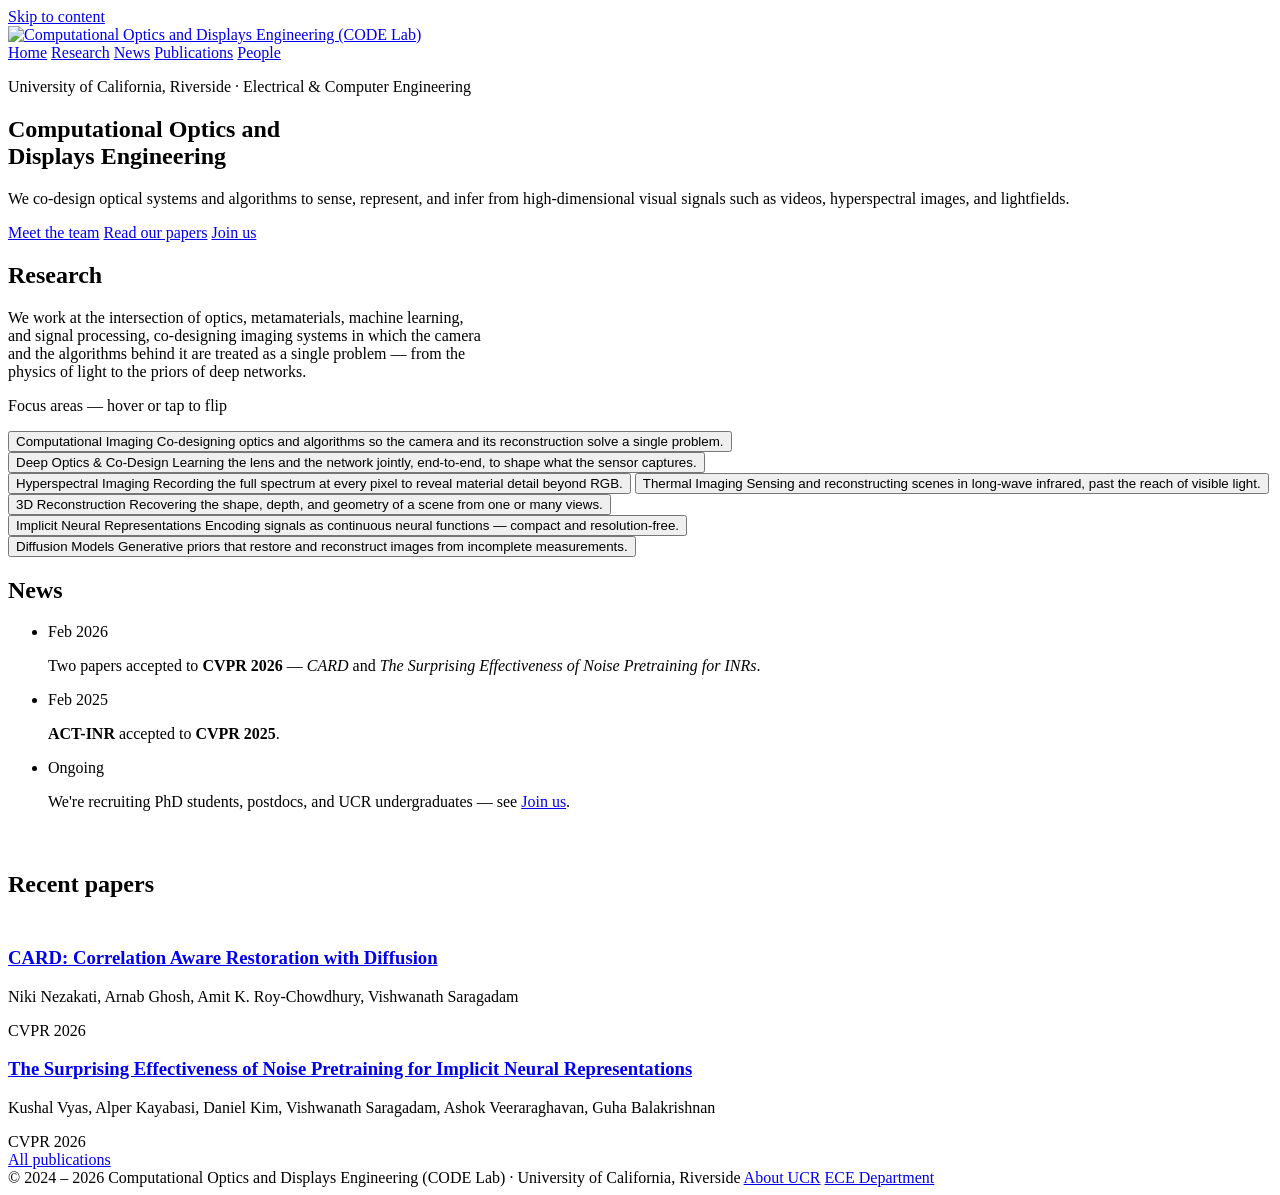
==== index.html @ 10077a98 "Add files via upload" ====
<!DOCTYPE html>
<html lang="en">
<head>
<meta charset="UTF-8">
<meta name="viewport" content="width=device-width, initial-scale=1.0">
<title>Computational Optics and Displays Engineering (CODE Lab) – UC Riverside</title>
<meta name="description" content="The Computational Optics and Displays Engineering (CODE Lab) at UC Riverside co-designs optical systems and algorithms to sense, represent, and infer from high-dimensional visual signals.">
<link rel="canonical" href="https://ucr-code.github.io/">
<meta name="theme-color" content="#ffffff">
<link rel="icon" type="image/svg+xml" href="images/favicon.svg">
<link rel="icon" type="image/png" sizes="32x32" href="images/favicon-32.png">
<link rel="apple-touch-icon" href="images/apple-touch-icon.png">
<!-- Open Graph / social cards -->
<meta property="og:type" content="website">
<meta property="og:site_name" content="CODE Lab — UC Riverside">
<meta property="og:title" content="Computational Optics and Displays Engineering (CODE Lab) – UC Riverside">
<meta property="og:description" content="The Computational Optics and Displays Engineering (CODE Lab) at UC Riverside co-designs optical systems and algorithms to sense, represent, and infer from high-dimensional visual signals.">
<meta property="og:url" content="https://ucr-code.github.io/">
<meta property="og:image" content="https://ucr-code.github.io/images/og-image.png">
<meta property="og:image:width" content="1200">
<meta property="og:image:height" content="630">
<meta property="og:image:alt" content="CODE Lab — Computational Optics and Displays Engineering, UC Riverside">
<meta name="twitter:card" content="summary_large_image">
<meta name="twitter:title" content="Computational Optics and Displays Engineering (CODE Lab) – UC Riverside">
<meta name="twitter:description" content="The Computational Optics and Displays Engineering (CODE Lab) at UC Riverside co-designs optical systems and algorithms to sense, represent, and infer from high-dimensional visual signals.">
<meta name="twitter:image" content="https://ucr-code.github.io/images/og-image.png">
<link rel="preconnect" href="https://fonts.googleapis.com">
<link rel="preconnect" href="https://fonts.gstatic.com" crossorigin>
<link href="https://fonts.googleapis.com/css2?family=Space+Grotesk:wght@500;600;700&family=Public+Sans:ital,wght@0,400;0,500;0,600;1,400&display=swap" rel="stylesheet">
<script>document.documentElement.classList.add('js');</script>
<link rel="stylesheet" href="css/style.css">
</head>
<body class="home">
<a class="skip" href="#main-content">Skip to content</a>

<header class="site-head">
  <div class="container">
    <a class="brand" href="index.html" aria-label="Computational Optics and Displays Engineering (CODE Lab) — Home">
      <img src="images/logo.svg" alt="Computational Optics and Displays Engineering (CODE Lab)" class="brand-logo">
    </a>
    <nav class="main-nav" aria-label="Site">
      <a href="index.html" class="active" aria-current="page">Home</a>
      <a href="#research">Research</a>
      <a href="#news">News</a>
      <a href="publications.html">Publications</a>
      <a href="people.html">People</a>
    </nav>
  </div>
</header>

<main id="main-content">

  <!-- ============ Hero ============ -->
  <section class="hero">
    <div class="container">
      <p class="eyebrow">University of California, Riverside · Electrical &amp; Computer Engineering</p>
      <h1><span class="code">C</span>omputational <span class="code">O</span>ptics and<br><span class="code">D</span>isplays <span class="code">E</span>ngineering</h1>
      <p class="lede">We co-design optical systems and algorithms to sense, represent, and infer from high-dimensional visual signals such as videos, hyperspectral images, and lightfields.</p>
      <nav class="jump" aria-label="Quick links">
        <a href="people.html">Meet the team</a>
        <a href="publications.html">Read our papers</a>
        <a href="people.html#join-us">Join us</a>
      </nav>
    </div>
  </section>

  <!-- ============ Research ============ -->
  <section class="section" id="research">
    <div class="container">
      <h2 class="section-head reveal">Research</h2>
      <p class="reveal" style="max-width:60ch">We work at the intersection of optics, metamaterials, machine learning, and
        signal processing, co-designing imaging systems in which the camera and the
        algorithms behind it are treated as a single problem — from the physics of
        light to the priors of deep networks.</p>
      <p class="chips-intro reveal">Focus areas <span class="chips-hint">— hover or tap to flip</span></p>
      <div class="flip-cards" aria-label="Research topics">
        <button class="flip-card reveal" style="--i:0" type="button" aria-pressed="false">
          <span class="flip-card-inner">
            <span class="flip-face flip-front">Computational Imaging</span>
            <span class="flip-face flip-back">Co-designing optics and algorithms so the camera and its reconstruction solve a single problem.</span>
          </span>
        </button>
        <button class="flip-card reveal" style="--i:1" type="button" aria-pressed="false">
          <span class="flip-card-inner">
            <span class="flip-face flip-front">Deep Optics &amp; Co-Design</span>
            <span class="flip-face flip-back">Learning the lens and the network jointly, end-to-end, to shape what the sensor captures.</span>
          </span>
        </button>
        <button class="flip-card reveal" style="--i:2" type="button" aria-pressed="false">
          <span class="flip-card-inner">
            <span class="flip-face flip-front">Hyperspectral Imaging</span>
            <span class="flip-face flip-back">Recording the full spectrum at every pixel to reveal material detail beyond RGB.</span>
          </span>
        </button>
        <button class="flip-card reveal" style="--i:3" type="button" aria-pressed="false">
          <span class="flip-card-inner">
            <span class="flip-face flip-front">Thermal Imaging</span>
            <span class="flip-face flip-back">Sensing and reconstructing scenes in long-wave infrared, past the reach of visible light.</span>
          </span>
        </button>
        <button class="flip-card reveal" style="--i:4" type="button" aria-pressed="false">
          <span class="flip-card-inner">
            <span class="flip-face flip-front">3D Reconstruction</span>
            <span class="flip-face flip-back">Recovering the shape, depth, and geometry of a scene from one or many views.</span>
          </span>
        </button>
        <button class="flip-card reveal" style="--i:5" type="button" aria-pressed="false">
          <span class="flip-card-inner">
            <span class="flip-face flip-front">Implicit Neural Representations</span>
            <span class="flip-face flip-back">Encoding signals as continuous neural functions — compact and resolution-free.</span>
          </span>
        </button>
        <button class="flip-card reveal" style="--i:6" type="button" aria-pressed="false">
          <span class="flip-card-inner">
            <span class="flip-face flip-front">Diffusion Models</span>
            <span class="flip-face flip-back">Generative priors that restore and reconstruct images from incomplete measurements.</span>
          </span>
        </button>
      </div>
    </div>
  </section>

  <!-- ============ News ============ -->
  <section class="section" id="news">
    <div class="container">
      <h2 class="section-head reveal">News</h2>
      <ul class="news-list">
        <li class="news-item reveal">
          <span class="news-date">Feb 2026</span>
          <p class="news-text">Two papers accepted to <strong>CVPR 2026</strong> — <em>CARD</em> and <em>The Surprising Effectiveness of Noise Pretraining for INRs</em>.</p>
        </li>
        <li class="news-item reveal">
          <span class="news-date">Feb 2025</span>
          <p class="news-text"><strong>ACT-INR</strong> accepted to <strong>CVPR 2025</strong>.</p>
        </li>
        <li class="news-item reveal">
          <span class="news-date">Ongoing</span>
          <p class="news-text">We're recruiting PhD students, postdocs, and UCR undergraduates — see <a href="people.html#join-us">Join us</a>.</p>
        </li>
      </ul>
    </div>
  </section>

  <!-- ============ Recent papers ============ -->
  <section class="section" id="recent" style="padding-top:24px">
    <div class="container">
      <h2 class="section-head reveal">Recent papers</h2>

      <article class="pub reveal" style="border-top:0;padding-top:10px">
        <h3 class="pub-title"><a href="https://arxiv.org/abs/2512.05268" target="_blank" rel="noopener">CARD: Correlation Aware Restoration with Diffusion</a></h3>
        <p class="pub-authors"><span class="lab-member">Niki Nezakati</span>, <span class="lab-member">Arnab Ghosh</span>, Amit K. Roy-Chowdhury, <span class="lab-member">Vishwanath Saragadam</span></p>
        <div class="pub-meta"><span class="venue conf">CVPR 2026</span></div>
      </article>

      <article class="pub reveal">
        <h3 class="pub-title"><a href="https://arxiv.org/abs/2603.29034" target="_blank" rel="noopener">The Surprising Effectiveness of Noise Pretraining for Implicit Neural Representations</a></h3>
        <p class="pub-authors">Kushal Vyas, <span class="lab-member">Alper Kayabasi</span>, Daniel Kim, <span class="lab-member">Vishwanath Saragadam</span>, Ashok Veeraraghavan, Guha Balakrishnan</p>
        <div class="pub-meta"><span class="venue conf">CVPR 2026</span></div>
      </article>

      <a class="more-link" href="publications.html">All publications</a>
    </div>
  </section>
</main>

<footer class="site-foot">
  <div class="container">
    <span>© 2024 – 2026 Computational Optics and Displays Engineering (CODE Lab) · University of California, Riverside</span>
    <span class="foot-links">
      <a href="https://www.ucr.edu" target="_blank" rel="noopener">About UCR</a>
      <a href="https://www.ece.ucr.edu" target="_blank" rel="noopener">ECE Department</a>
    </span>
  </div>
</footer>

<script src="js/main.js" defer></script>
</body>
</html>
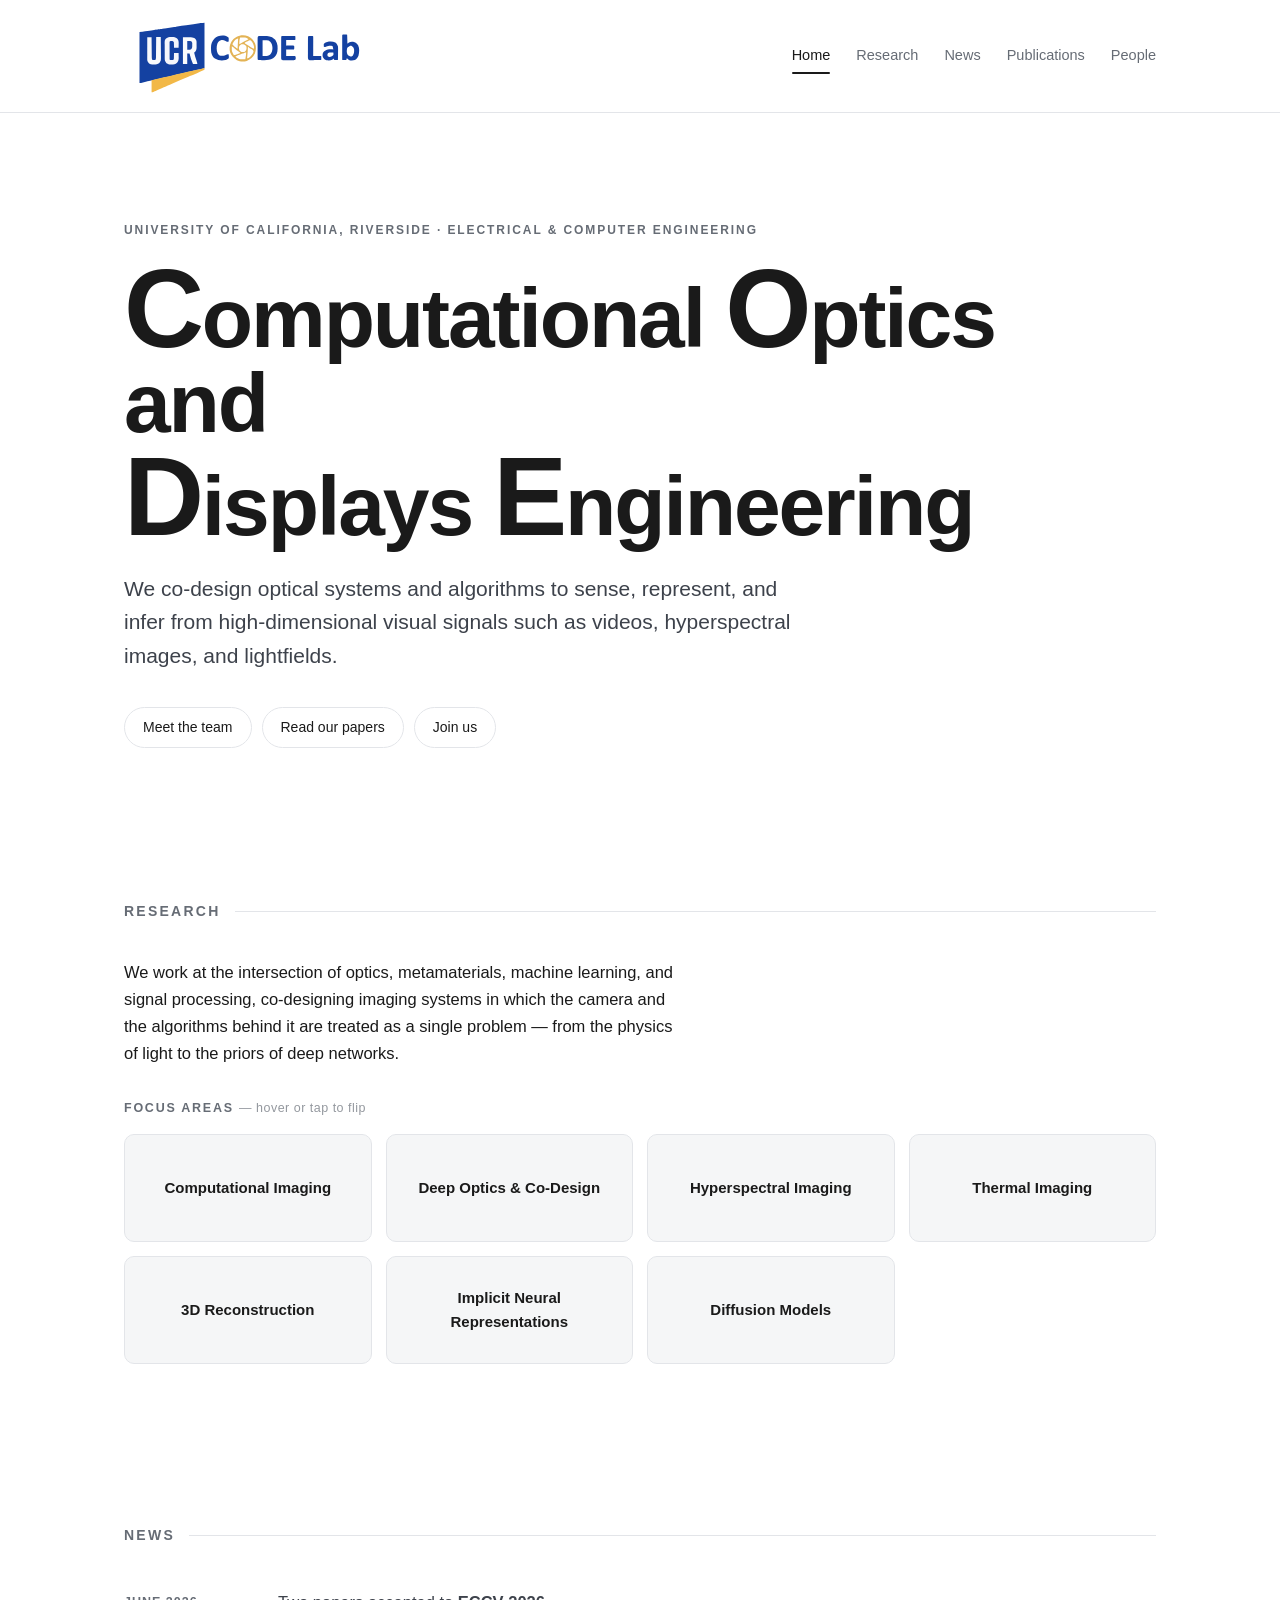
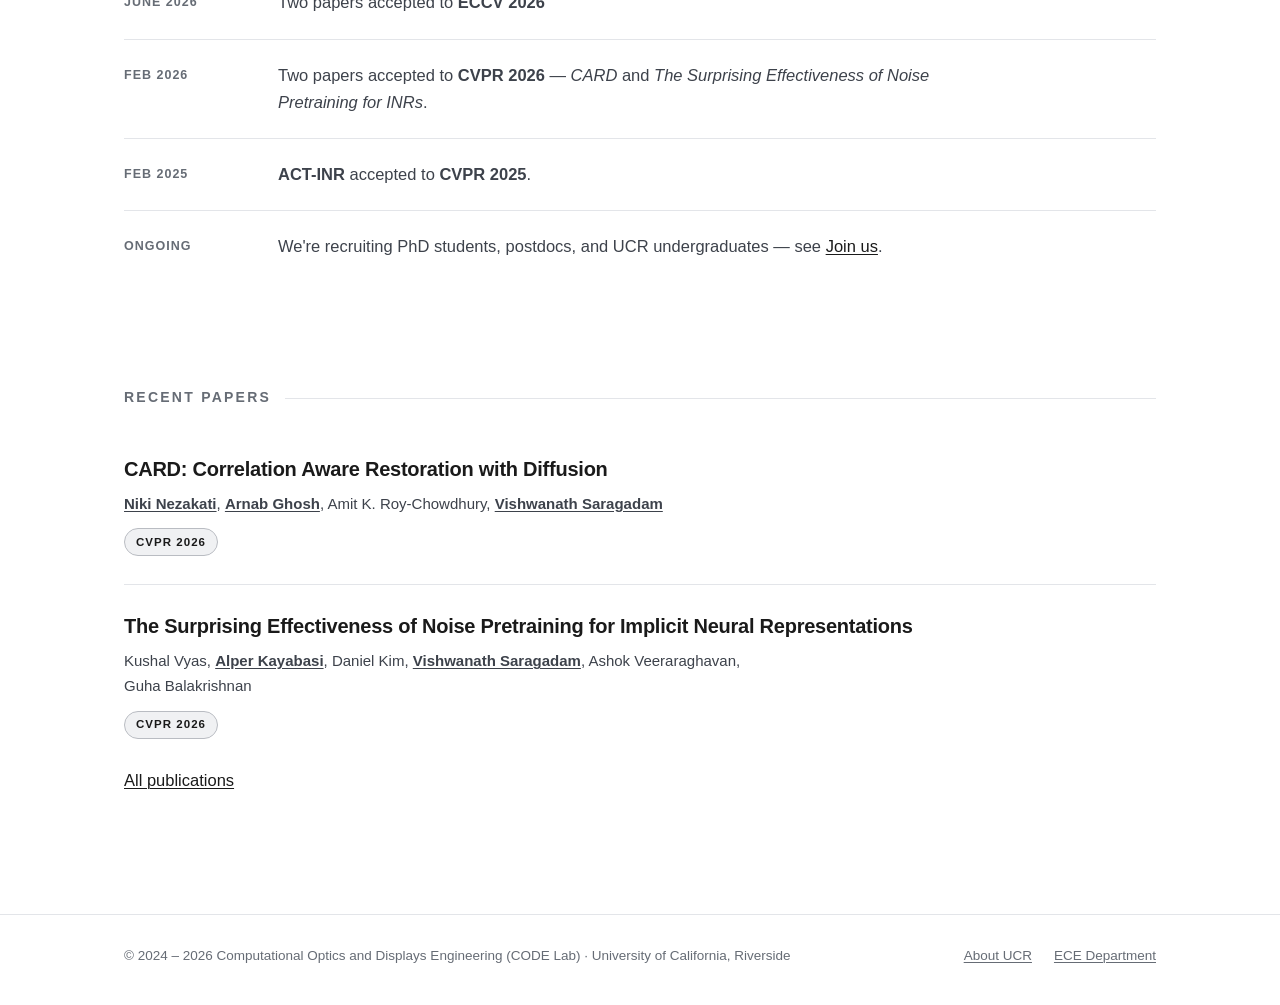
==== commit a71c94bc: "Update news section with ECCV 2026 details Added news items for ECCV 2026 and updated the news list." ====
--- a/index.html
+++ b/index.html
@@ -126,6 +126,10 @@
       <h2 class="section-head reveal">News</h2>
       <ul class="news-list">
         <li class="news-item reveal">
+          <span class="news-date">June 2026</span>
+          <p class="news-text">Two papers accepted to <strong>ECCV 2026</strong> </p>
+        </li>
+        <li class="news-item reveal">
           <span class="news-date">Feb 2026</span>
           <p class="news-text">Two papers accepted to <strong>CVPR 2026</strong> — <em>CARD</em> and <em>The Surprising Effectiveness of Noise Pretraining for INRs</em>.</p>
         </li>
--- a/css/style.css
+++ b/css/style.css
@@ -0,0 +1,205 @@
+:root{
+  --ink:#1a1a1a;           /* primary text */
+  --muted:#666c75;         /* secondary text */
+  --paper:#ffffff;         /* page background */
+  --surface:#f5f6f7;       /* raised panels */
+  --line:#e3e5e9;          /* borders / hairlines */
+  --accent:#1a1a1a;        /* links — monochrome, set apart by underline */
+  --body:#3d424b;          /* long-form body copy */
+  --radius:10px;
+  --maxw:1080px;
+}
+*{box-sizing:border-box;margin:0;padding:0}
+html{scroll-behavior:smooth}
+body{
+  font-family:"Public Sans",-apple-system,BlinkMacSystemFont,"Segoe UI",sans-serif;
+  font-size:16.5px;line-height:1.65;
+  color:var(--ink);background:var(--paper);
+  -webkit-font-smoothing:antialiased;
+}
+h1,h2,h3,.brand,.p-name{font-family:"Space Grotesk","Public Sans",sans-serif}
+a{color:var(--accent);text-decoration:underline;text-underline-offset:2px;text-decoration-thickness:1px}
+a:hover{text-decoration-thickness:2px}
+a:focus-visible{outline:2px solid var(--accent);outline-offset:3px;border-radius:2px}
+img{display:block;max-width:100%}
+
+/* Monochrome text selection */
+::selection{background:var(--ink);color:#fff;text-shadow:none}
+::-moz-selection{background:var(--ink);color:#fff;text-shadow:none}
+
+.container{max-width:var(--maxw);margin:0 auto;padding:0 24px}
+.skip{position:absolute;left:-9999px;top:0;background:var(--ink);color:#fff;font-weight:600;padding:10px 16px;z-index:50}
+.skip:focus{left:12px;top:12px}
+
+/* ---------- Header ---------- */
+.site-head{border-bottom:1px solid var(--line);background:rgba(255,255,255,.85);backdrop-filter:blur(8px);position:sticky;top:0;z-index:20;transition:box-shadow .3s ease}
+.site-head.scrolled{box-shadow:0 2px 14px rgba(0,0,0,.08)}
+.site-head .container{display:flex;align-items:center;justify-content:space-between;gap:20px;height:112px;transition:height .3s ease}
+.site-head.scrolled .container{height:84px}
+.brand{display:inline-flex;align-items:center;color:var(--ink);padding:6px 4px}
+.brand:hover{text-decoration:none}
+.brand svg{flex:none}
+.brand-logo{height:84px;width:auto;display:block;transition:height .3s ease}
+.site-head.scrolled .brand-logo{height:62px}
+@media (max-width:760px){.brand-logo{height:62px}.site-head.scrolled .brand-logo{height:48px}}
+.main-nav{display:flex;gap:26px;flex-wrap:wrap}
+.main-nav a{color:var(--muted);font-size:14.5px;font-weight:500;padding:4px 0;position:relative;text-decoration:none}
+.main-nav a:hover{color:var(--ink);text-decoration:none}
+.main-nav a.active{color:var(--ink)}
+.main-nav a.active::after{content:"";position:absolute;left:0;right:0;bottom:-2px;height:2px;background:var(--ink);border-radius:2px}
+
+/* ---------- Hero ---------- */
+.hero{padding:84px 0 56px}
+.eyebrow{font-size:12px;font-weight:600;letter-spacing:.16em;text-transform:uppercase;color:var(--muted);margin-bottom:18px}
+.hero h1{font-size:clamp(44px,7vw,76px);font-weight:600;letter-spacing:-.025em;line-height:1.02;margin-bottom:22px;color:var(--ink)}
+.lede{font-size:20px;line-height:1.6;color:var(--body);max-width:58ch}
+.jump{display:flex;gap:10px;flex-wrap:wrap;margin-top:34px}
+.jump a{font-size:14px;font-weight:500;color:var(--ink);border:1px solid var(--line);border-radius:999px;padding:8px 18px;text-decoration:none;transition:border-color .25s,color .25s}
+.jump a:hover{border-color:var(--ink);color:var(--ink);text-decoration:none}
+
+/* ---------- Section scaffolding ---------- */
+.section{padding:56px 0}
+.section-head{font-size:13px;font-weight:600;letter-spacing:.16em;text-transform:uppercase;color:var(--muted);margin-bottom:30px;display:flex;align-items:center;gap:14px}
+.section-head::after{content:"";flex:1;height:1px;background:var(--line)}
+hr.spectrum{border:0;height:1px;background:var(--line);margin:0}
+
+/* ---------- Research topic chips ---------- */
+.chips-intro{font-size:12.5px;font-weight:600;letter-spacing:.14em;text-transform:uppercase;color:var(--muted);margin:30px 0 16px}
+.chips-hint{font-weight:500;letter-spacing:.04em;text-transform:none;color:var(--muted);opacity:.7}
+.chips{display:flex;flex-wrap:wrap;gap:10px}
+.chip{display:inline-flex;align-items:center;font-size:13.5px;font-weight:500;color:#333;background:var(--surface);border:1px solid var(--line);border-radius:999px;padding:7px 15px;transition:border-color .25s,color .25s,background .25s}
+.chip:hover{border-color:var(--ink);color:var(--ink);background:#ececee}
+
+/* ---------- Focus-area flip cards ---------- */
+.flip-cards{display:grid;grid-template-columns:repeat(auto-fill,minmax(200px,1fr));gap:14px}
+.flip-card{position:relative;height:108px;padding:0;border:0;background:none;cursor:pointer;perspective:1000px;font:inherit;text-align:left;-webkit-tap-highlight-color:transparent}
+.flip-card-inner{position:absolute;inset:0;transition:transform .55s cubic-bezier(.4,.18,.2,1);transform-style:preserve-3d}
+.flip-card:hover .flip-card-inner,
+.flip-card:focus-visible .flip-card-inner,
+.flip-card.is-flipped .flip-card-inner{transform:rotateY(180deg)}
+.flip-card:focus-visible{outline:none}
+.flip-card:focus-visible .flip-front,
+.flip-card:focus-visible .flip-back{outline:2px solid var(--ink);outline-offset:2px}
+.flip-face{position:absolute;inset:0;display:flex;border-radius:var(--radius);border:1px solid var(--line);padding:14px 16px;backface-visibility:hidden;-webkit-backface-visibility:hidden;overflow:hidden}
+.flip-front{align-items:center;justify-content:center;text-align:center;font-family:"Space Grotesk","Public Sans",sans-serif;font-size:15px;font-weight:600;color:var(--ink);background:var(--surface)}
+.flip-back{align-items:center;transform:rotateY(180deg);font-size:12.8px;line-height:1.45;color:#e9eaed;background:var(--ink)}
+@media (max-width:520px){.flip-cards{grid-template-columns:repeat(auto-fill,minmax(150px,1fr))}.flip-card{height:124px}}
+@media (prefers-reduced-motion:reduce){.flip-card-inner{transition:none}}
+
+/* ---------- Overview grid ---------- */
+.people-grid{list-style:none;display:grid;grid-template-columns:repeat(auto-fill,minmax(168px,1fr));gap:30px 26px}
+.person-card{display:block;color:var(--ink);text-decoration:none}
+.person-card:hover{text-decoration:none}
+.person-card img{width:100%;aspect-ratio:1/1;object-fit:cover;border-radius:var(--radius);border:1px solid var(--line);transition:transform .35s}
+
+/* ---------- Portraits ---------- */
+.shot{position:relative;display:block;overflow:hidden;border-radius:var(--radius);transition:transform .35s cubic-bezier(.22,.61,.36,1)}
+.shot img{display:block;width:100%}
+.person-card:hover .shot{transform:translateY(-2px)}
+.p-name{display:inline;font-size:16.5px;font-weight:600;letter-spacing:-.01em;color:var(--ink)}
+.p-meta{margin-top:12px;line-height:1.45}
+.p-role{display:block;font-size:13px;color:var(--muted);margin-top:3px}
+.member-group{font-family:"Space Grotesk","Public Sans",sans-serif;font-size:23px;font-weight:600;letter-spacing:-.01em;color:var(--ink);margin:8px 0 24px;padding-bottom:10px;border-bottom:1px solid var(--line)}
+.member-role{font-size:12.5px;font-weight:600;letter-spacing:.14em;text-transform:uppercase;color:var(--muted);margin:0 0 16px}
+.member-role + .people-grid{margin-bottom:40px}
+.people-grid.solo{grid-template-columns:184px}
+
+/* ---------- Join us ---------- */
+.join{background:var(--surface);border-top:1px solid var(--line);border-bottom:1px solid var(--line)}
+.join h2{font-size:clamp(26px,3.4vw,34px);font-weight:600;letter-spacing:-.015em;margin-bottom:14px}
+.join > .container > p{max-width:62ch;color:var(--body)}
+.join-list{list-style:none;counter-reset:join;display:grid;grid-template-columns:repeat(auto-fit,minmax(260px,1fr));gap:34px;margin-top:42px}
+.join-list li{counter-increment:join;border-top:2px solid var(--ink);padding-top:18px;position:relative}
+.join-list li::before{content:counter(join);font-family:"Space Grotesk",sans-serif;font-weight:600;font-size:15px;color:var(--paper);background:var(--ink);width:28px;height:28px;border-radius:50%;display:flex;align-items:center;justify-content:center;position:absolute;top:-15px;left:0}
+.join-list h3{font-size:19px;font-weight:600;letter-spacing:-.01em;margin:10px 0 10px}
+.join-list p{font-size:15px;color:var(--body)}
+.join-list p + p{margin-top:10px}
+.join-note{font-size:13.5px;color:var(--muted);margin-top:36px;max-width:70ch}
+
+/* ---------- Profiles ---------- */
+.profile{display:grid;grid-template-columns:248px 1fr;gap:48px;padding:56px 0;align-items:start}
+.profile-media img{width:100%;aspect-ratio:1/1;object-fit:cover;border-radius:var(--radius);border:1px solid var(--line)}
+.links{list-style:none;margin-top:18px}
+.links a{display:inline-block;font-size:14px;font-weight:500;padding:3.5px 0;color:var(--ink)}
+.links a::after{content:"↗";font-size:11px;margin-left:5px;opacity:0;transition:opacity .2s}
+.links a:hover::after{opacity:.8}
+.profile-body h3{font-size:clamp(26px,3.2vw,32px);font-weight:600;letter-spacing:-.018em;scroll-margin-top:90px}
+.role-tag{display:inline-block;font-size:12px;font-weight:600;letter-spacing:.13em;text-transform:uppercase;color:var(--muted);margin:8px 0 22px;padding-bottom:5px;background-image:linear-gradient(var(--ink),var(--ink));background-repeat:no-repeat;background-position:0 100%;background-size:44px 2px}
+.profile-body p{max-width:66ch;color:var(--body)}
+.profile-body p + p{margin-top:14px}
+.todo{color:var(--muted)}
+
+/* ---------- Footer ---------- */
+.site-foot{border-top:1px solid var(--line);margin-top:40px}
+.site-foot .container{display:flex;justify-content:space-between;gap:18px;flex-wrap:wrap;padding-top:30px;padding-bottom:38px;font-size:13.5px;color:var(--muted)}
+.site-foot a{color:var(--muted)}
+.site-foot a:hover{color:var(--ink)}
+.foot-links{display:flex;gap:22px}
+
+@media (max-width:760px){
+  .hero{padding:56px 0 40px}
+  .profile{grid-template-columns:1fr;gap:26px;padding:44px 0}
+  .profile-media .shot{max-width:280px}
+  .site-head .container{height:auto;padding-top:12px;padding-bottom:12px;flex-wrap:wrap}
+}
+
+/* ---------- Publications ---------- */
+.pubs-wrap{padding-bottom:24px}
+.pub-note{font-size:14px;color:var(--muted);margin-top:14px}
+.year-block{margin-top:44px}
+.year-block:first-of-type{margin-top:8px}
+.pub{padding:28px 0;border-top:1px solid var(--line)}
+.year-block .pub:first-of-type{border-top:0;padding-top:18px}
+.pub-title{font-size:20px;font-weight:600;letter-spacing:-.012em;line-height:1.35}
+.pub-title a{color:var(--ink);text-decoration:none}
+.pub-title a:hover{text-decoration:underline;text-underline-offset:3px}
+.pub-authors{margin-top:9px;font-size:15px;color:var(--body);max-width:74ch}
+.lab-member{font-weight:600;text-decoration:underline;text-underline-offset:2px}
+.pub-meta{margin-top:12px;display:flex;align-items:center;gap:16px;flex-wrap:wrap}
+.venue{font-size:11.5px;font-weight:600;letter-spacing:.09em;text-transform:uppercase;border:1px solid var(--line);border-radius:999px;padding:3.5px 11px;color:var(--muted)}
+.venue.conf{border-color:#b9bcc2;background:#f0f1f3;color:var(--ink)}
+.pub-link{font-size:14px;font-weight:500}
+.pub-link::after{content:"↗";font-size:11px;margin-left:5px}
+.venue-full{font-size:13px;color:var(--muted)}
+
+/* ---------- News ---------- */
+.news-list{list-style:none}
+.news-item{display:grid;grid-template-columns:130px 1fr;gap:24px;padding:22px 0;border-top:1px solid var(--line)}
+.news-list .news-item:first-child{border-top:0;padding-top:6px}
+.news-date{font-size:12.5px;font-weight:600;letter-spacing:.08em;text-transform:uppercase;color:var(--muted);padding-top:3px}
+.news-text{color:var(--body);max-width:72ch}
+@media (max-width:560px){.news-item{grid-template-columns:1fr;gap:5px}}
+
+/* ---------- Home page — roomier sections ---------- */
+.home .hero{padding:108px 0 72px}
+.home .section{padding:80px 0}
+.home .section-head{font-size:14px;margin-bottom:36px}
+.home .hero h1{font-size:clamp(48px,7.6vw,84px)}
+.home .lede{font-size:21px}
+@media (max-width:760px){
+  .home .hero{padding:64px 0 44px}
+  .home .section{padding:56px 0}
+}
+
+/* ---------- Reveal-on-scroll (focus-pull) ---------- */
+.js .reveal{opacity:0;filter:blur(9px);transform:scale(1.015) translateY(10px);
+  transition:opacity .75s ease,filter .75s ease,transform .75s cubic-bezier(.22,.61,.36,1)}
+.js .reveal.is-in{opacity:1;filter:blur(0);transform:none}
+.js .reveal[style*="--i"]{transition-delay:calc(var(--i,0)*70ms)}
+
+/* Hero entrance — focus-in stagger on load */
+.hero .eyebrow,.hero .lede,.hero .jump{opacity:0;animation:focus-in .85s cubic-bezier(.22,.61,.36,1) forwards}
+.hero .eyebrow{animation-delay:.05s}
+.hero .lede{animation-delay:.30s}
+.hero .jump{animation-delay:.45s}
+.hero h1{opacity:0;animation:focus-in .85s cubic-bezier(.22,.61,.36,1) .15s forwards}
+/* CODE initials — larger, bolder drop-caps */
+.hero h1 .code{font-size:1.32em;font-weight:800;letter-spacing:-.02em;line-height:.9}
+@keyframes focus-in{from{opacity:0;filter:blur(12px);transform:translateY(8px)}to{opacity:1;filter:blur(0);transform:none}}
+
+@media (prefers-reduced-motion:reduce){
+  html{scroll-behavior:auto}
+  *,*::before,*::after{transition:none!important}
+  .js .reveal{opacity:1!important;filter:none!important;transform:none!important}
+  .hero .eyebrow,.hero h1,.hero .lede,.hero .jump{opacity:1!important;filter:none!important;animation:none!important}
+}
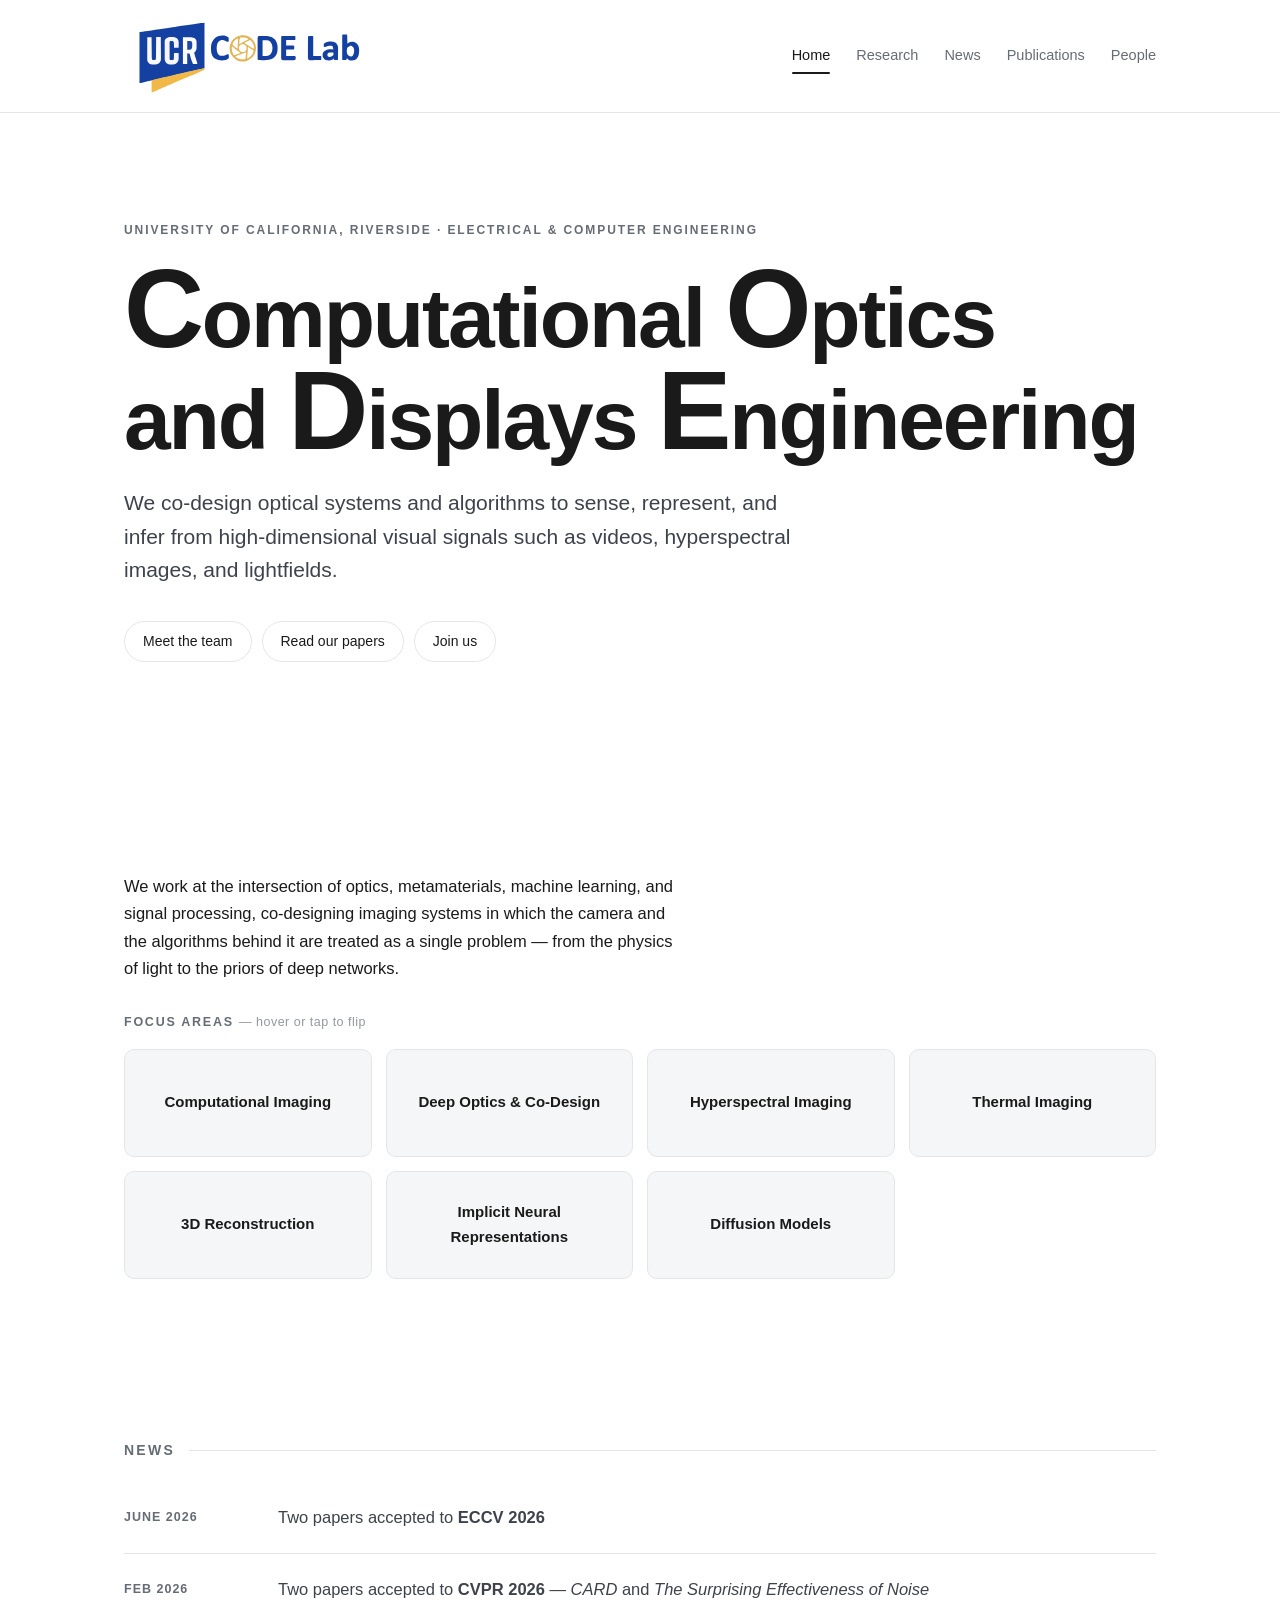
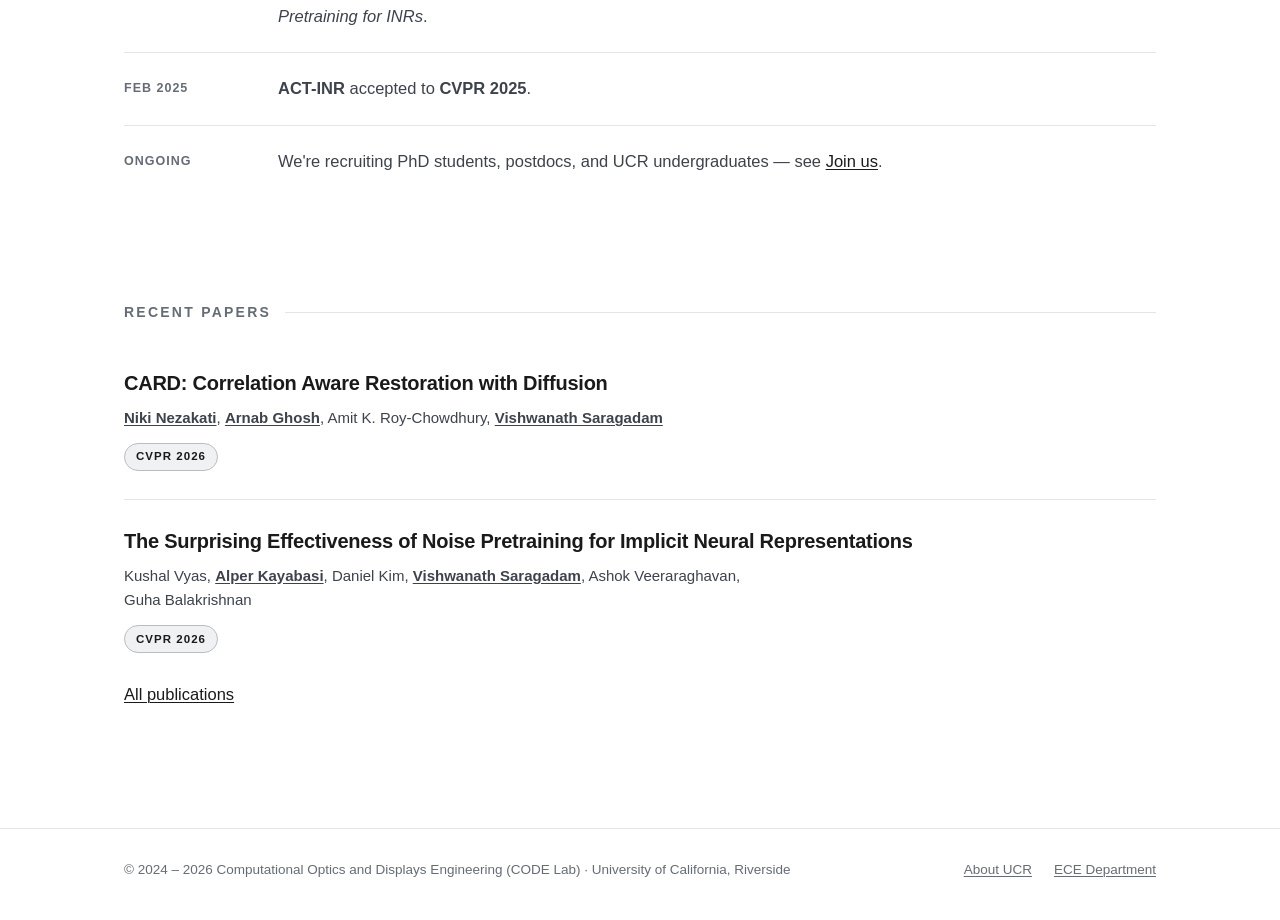
==== commit 2e1151ab: "Fix formatting of the title in index.html" ====
--- a/index.html
+++ b/index.html
@@ -54,7 +54,7 @@
   <section class="hero">
     <div class="container">
       <p class="eyebrow">University of California, Riverside · Electrical &amp; Computer Engineering</p>
-      <h1><span class="code">C</span>omputational <span class="code">O</span>ptics and<br><span class="code">D</span>isplays <span class="code">E</span>ngineering</h1>
+      <h1><span class="code">C</span>omputational <span class="code">O</span>ptics and <span class="code">D</span>isplays <span class="code">E</span>ngineering</h1>
       <p class="lede">We co-design optical systems and algorithms to sense, represent, and infer from high-dimensional visual signals such as videos, hyperspectral images, and lightfields.</p>
       <nav class="jump" aria-label="Quick links">
         <a href="people.html">Meet the team</a>
--- a/css/style.css
+++ b/css/style.css
@@ -51,7 +51,7 @@
 /* ---------- Hero ---------- */
 .hero{padding:84px 0 56px}
 .eyebrow{font-size:12px;font-weight:600;letter-spacing:.16em;text-transform:uppercase;color:var(--muted);margin-bottom:18px}
-.hero h1{font-size:clamp(44px,7vw,76px);font-weight:600;letter-spacing:-.025em;line-height:1.02;margin-bottom:22px;color:var(--ink)}
+.hero h1{font-size:clamp(34px,5.2vw,56px);font-weight:600;letter-spacing:-.025em;line-height:1.02;margin-bottom:22px;color:var(--ink)}
 .lede{font-size:20px;line-height:1.6;color:var(--body);max-width:58ch}
 .jump{display:flex;gap:10px;flex-wrap:wrap;margin-top:34px}
 .jump a{font-size:14px;font-weight:500;color:var(--ink);border:1px solid var(--line);border-radius:999px;padding:8px 18px;text-decoration:none;transition:border-color .25s,color .25s}
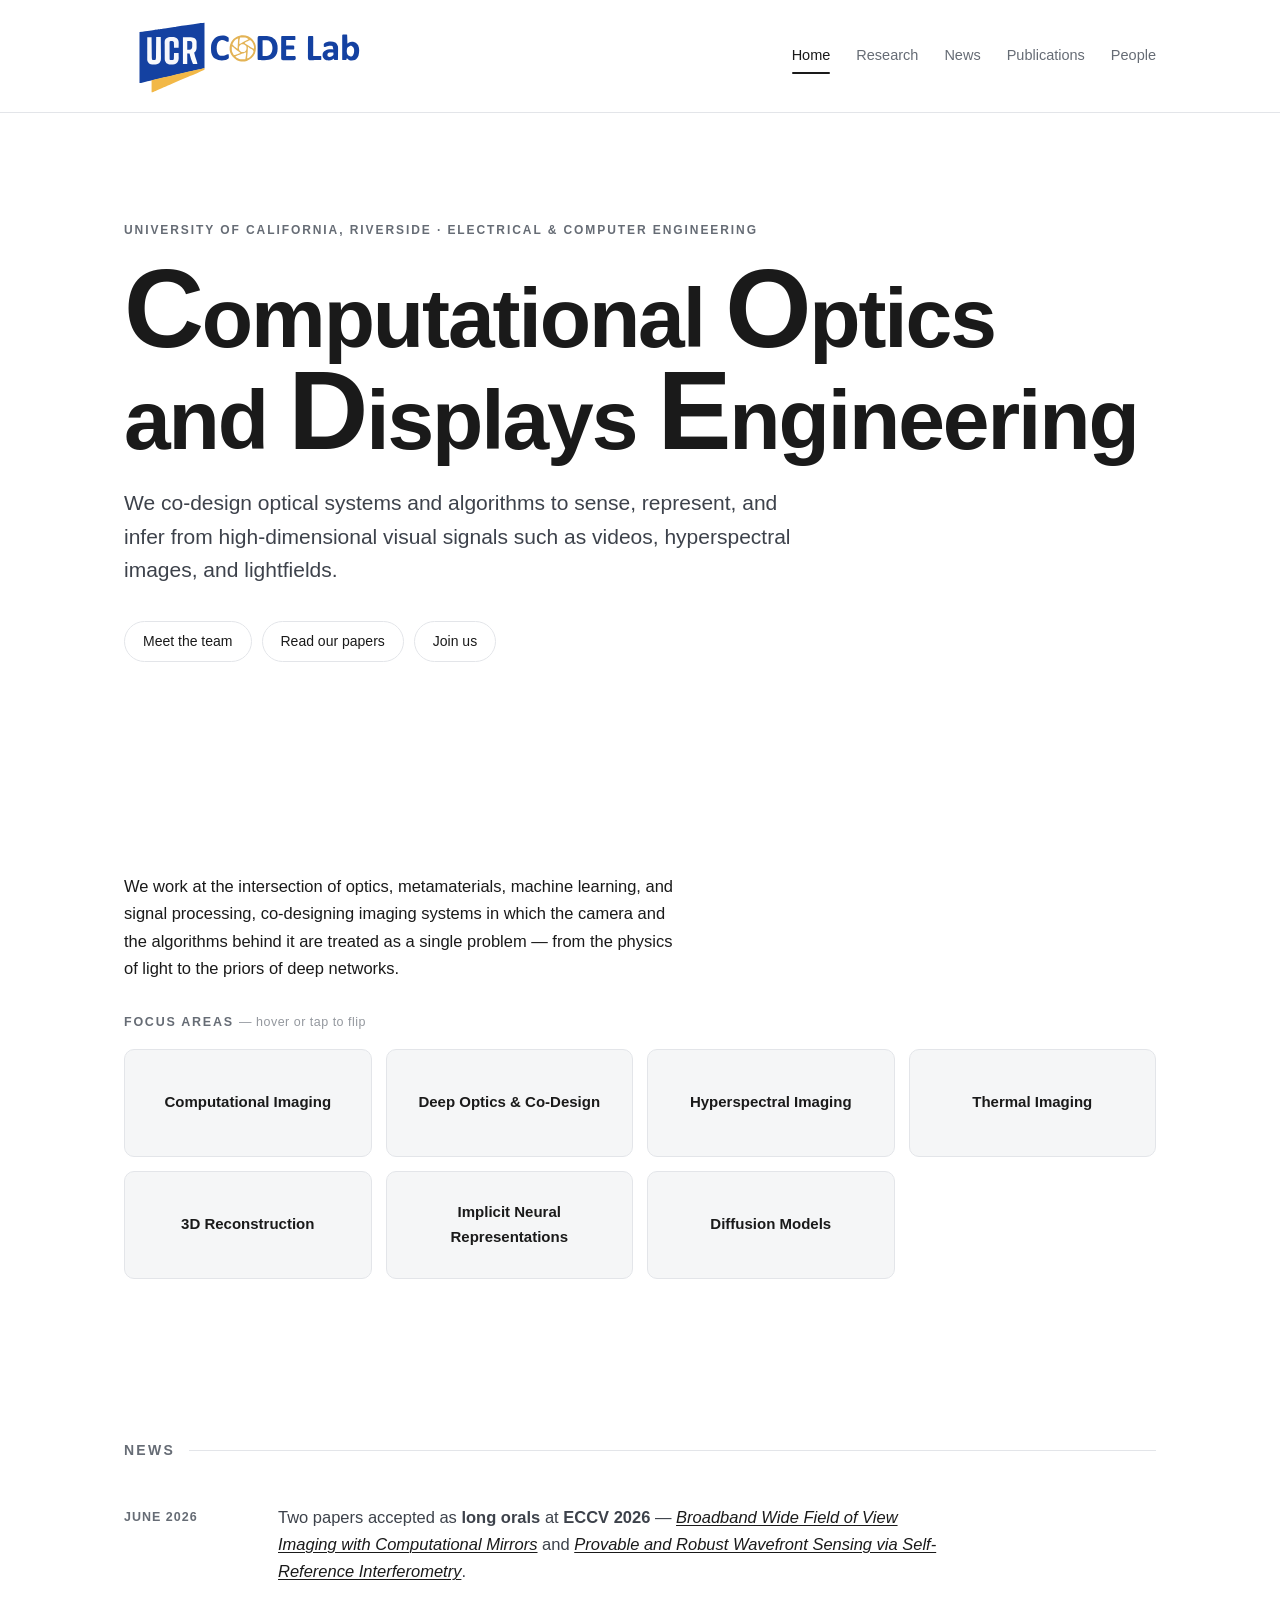
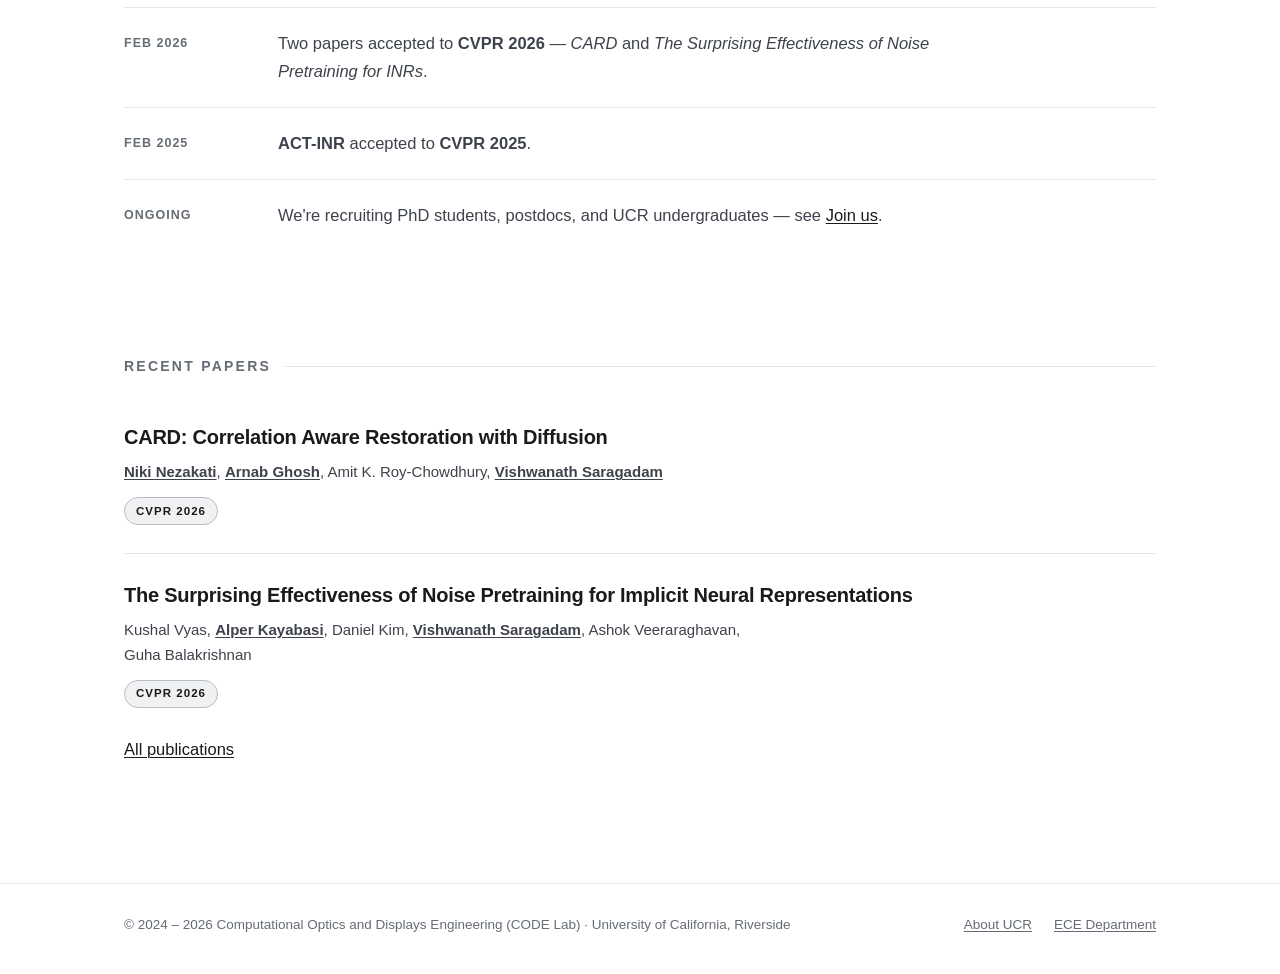
==== commit 0197fc1f: "Revise ECCV 2026 news item with additional details Updated news item details for ECCV 2026 acceptanc" ====
--- a/index.html
+++ b/index.html
@@ -127,7 +127,7 @@
       <ul class="news-list">
         <li class="news-item reveal">
           <span class="news-date">June 2026</span>
-          <p class="news-text">Two papers accepted to <strong>ECCV 2026</strong> </p>
+          <p class="news-text">Two papers accepted as <strong>long orals</strong> at <strong>ECCV 2026</strong> — <em><a href="https://codelab-ucr.github.io/computational-mirrors/" target="_blank" rel="noopener">Broadband Wide Field of View Imaging with Computational Mirrors</a></em> and <em><a href="https://arxiv.org/abs/2604.03564" target="_blank" rel="noopener">Provable and Robust Wavefront Sensing via Self-Reference Interferometry</a></em>.</p>
         </li>
         <li class="news-item reveal">
           <span class="news-date">Feb 2026</span>
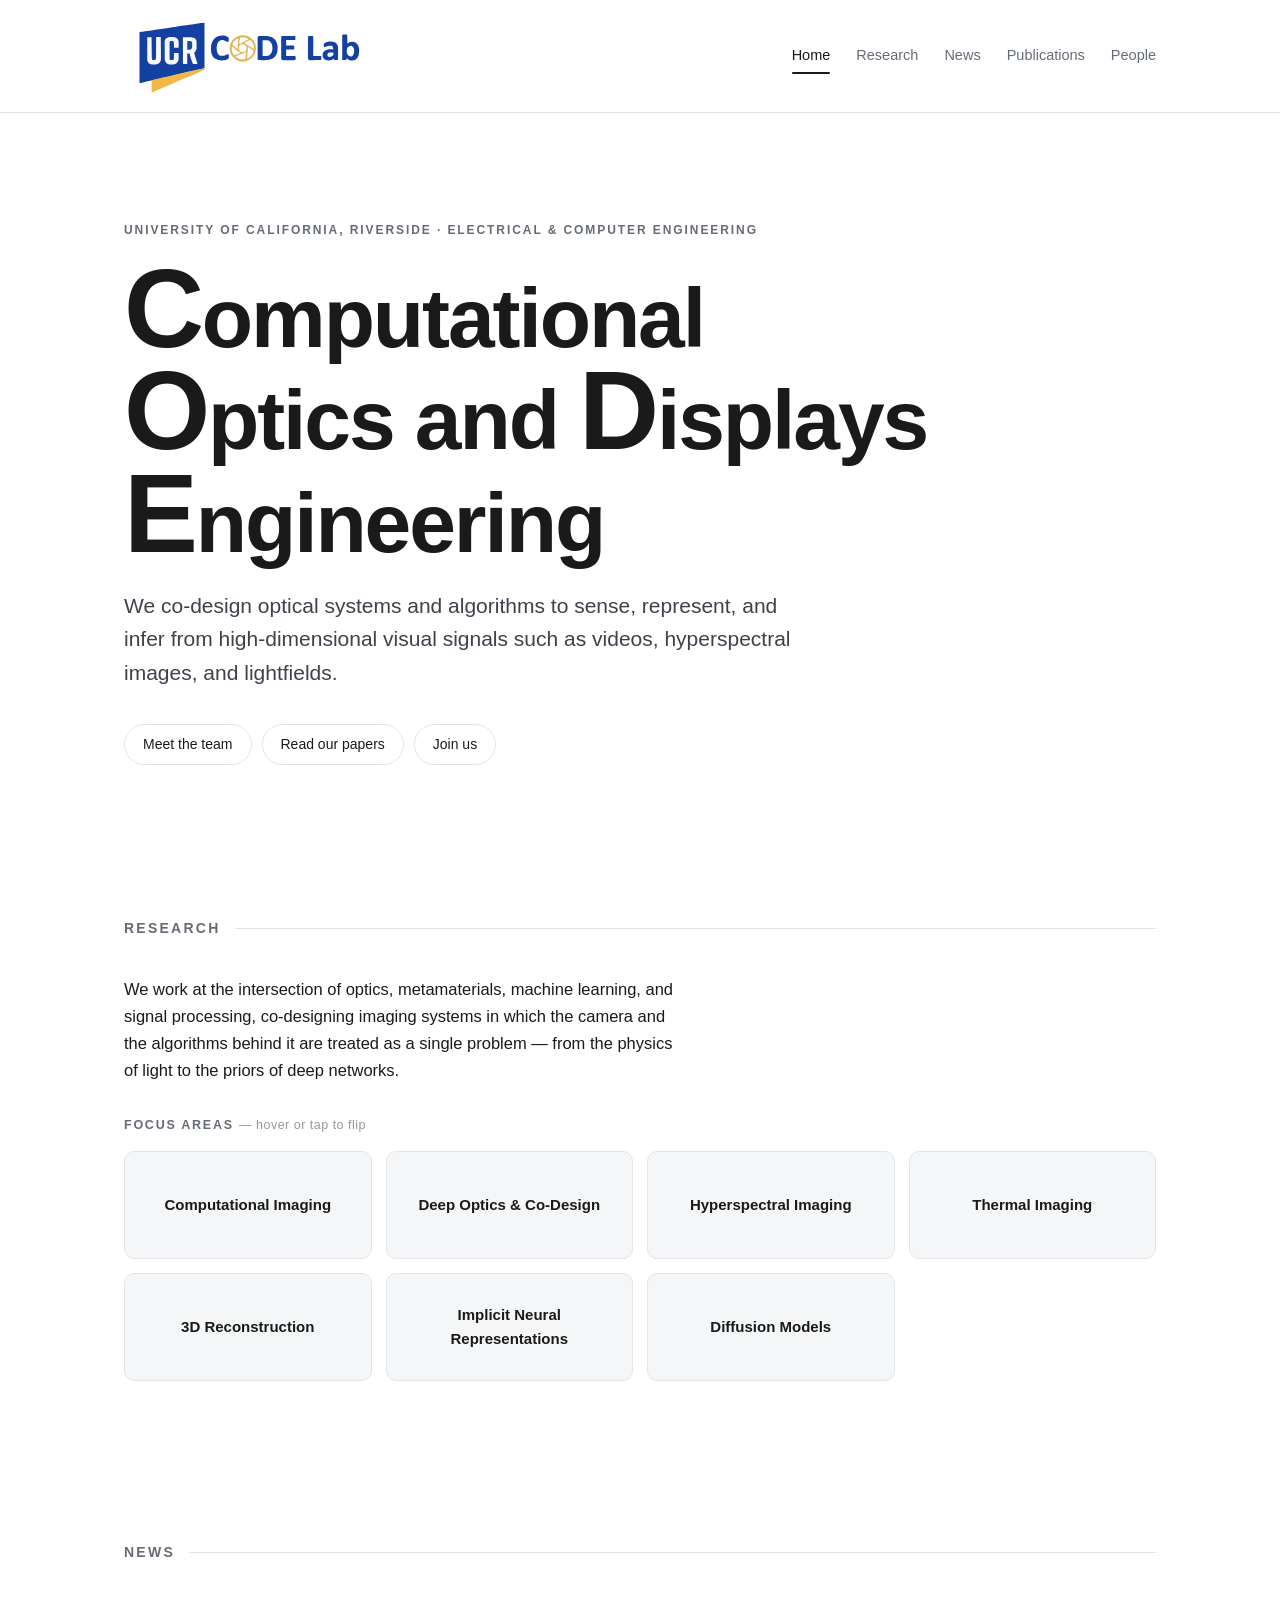
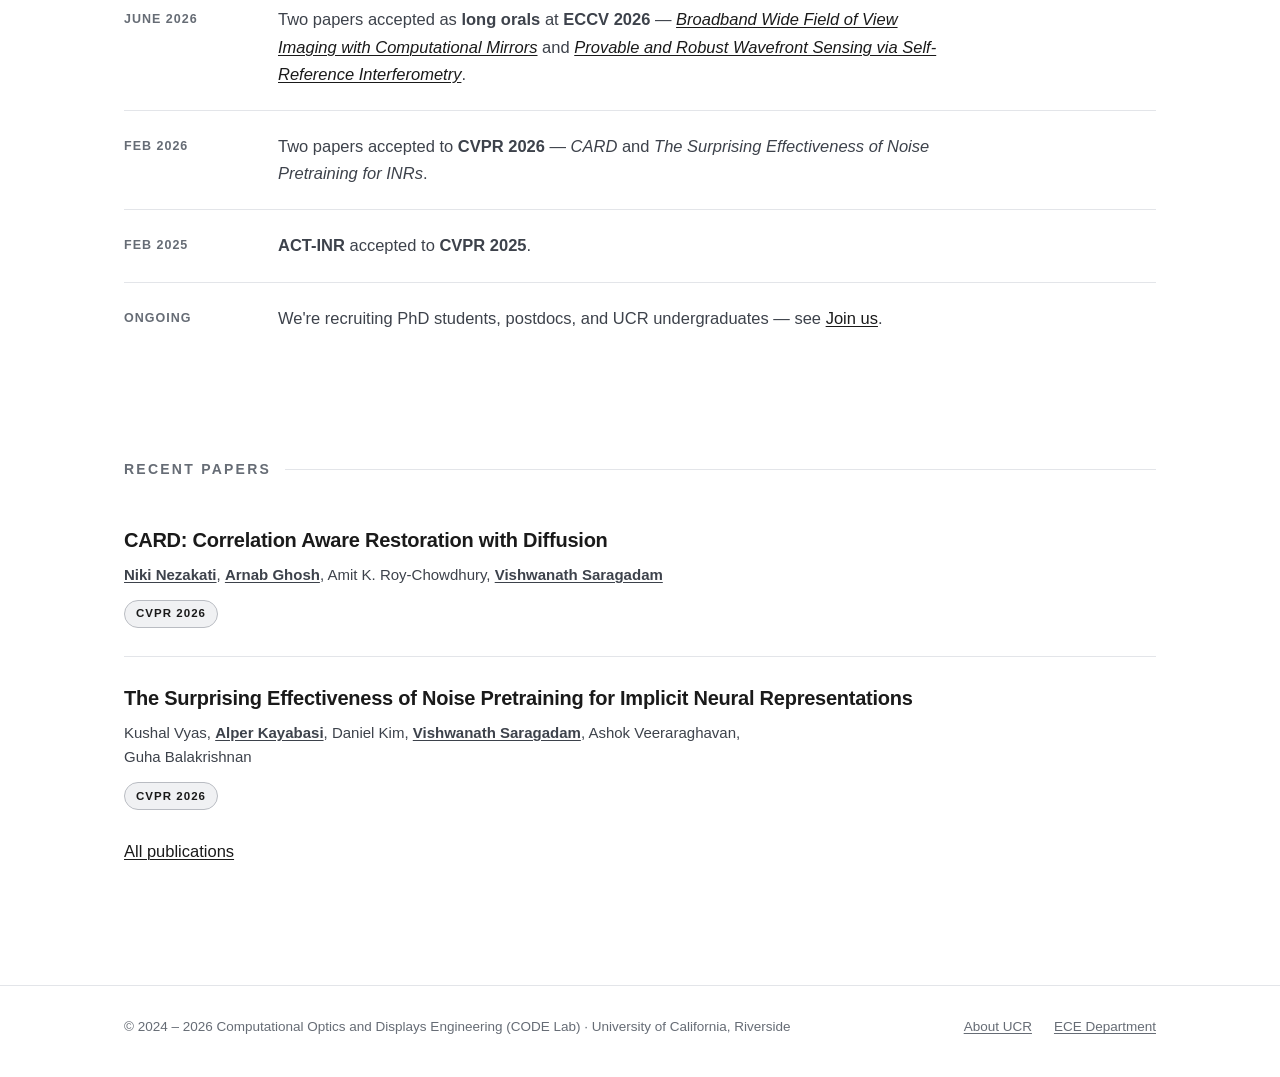
==== commit 3f2ed418: "Update index.html" ====
--- a/index.html
+++ b/index.html
@@ -54,7 +54,7 @@
   <section class="hero">
     <div class="container">
       <p class="eyebrow">University of California, Riverside · Electrical &amp; Computer Engineering</p>
-      <h1><span class="code">C</span>omputational <span class="code">O</span>ptics and <span class="code">D</span>isplays <span class="code">E</span>ngineering</h1>
+      <h1><span class="code">C</span>omputational <span class="code">O</span>ptics&nbsp;and <span class="code">D</span>isplays <span class="code">E</span>ngineering</h1>
       <p class="lede">We co-design optical systems and algorithms to sense, represent, and infer from high-dimensional visual signals such as videos, hyperspectral images, and lightfields.</p>
       <nav class="jump" aria-label="Quick links">
         <a href="people.html">Meet the team</a>
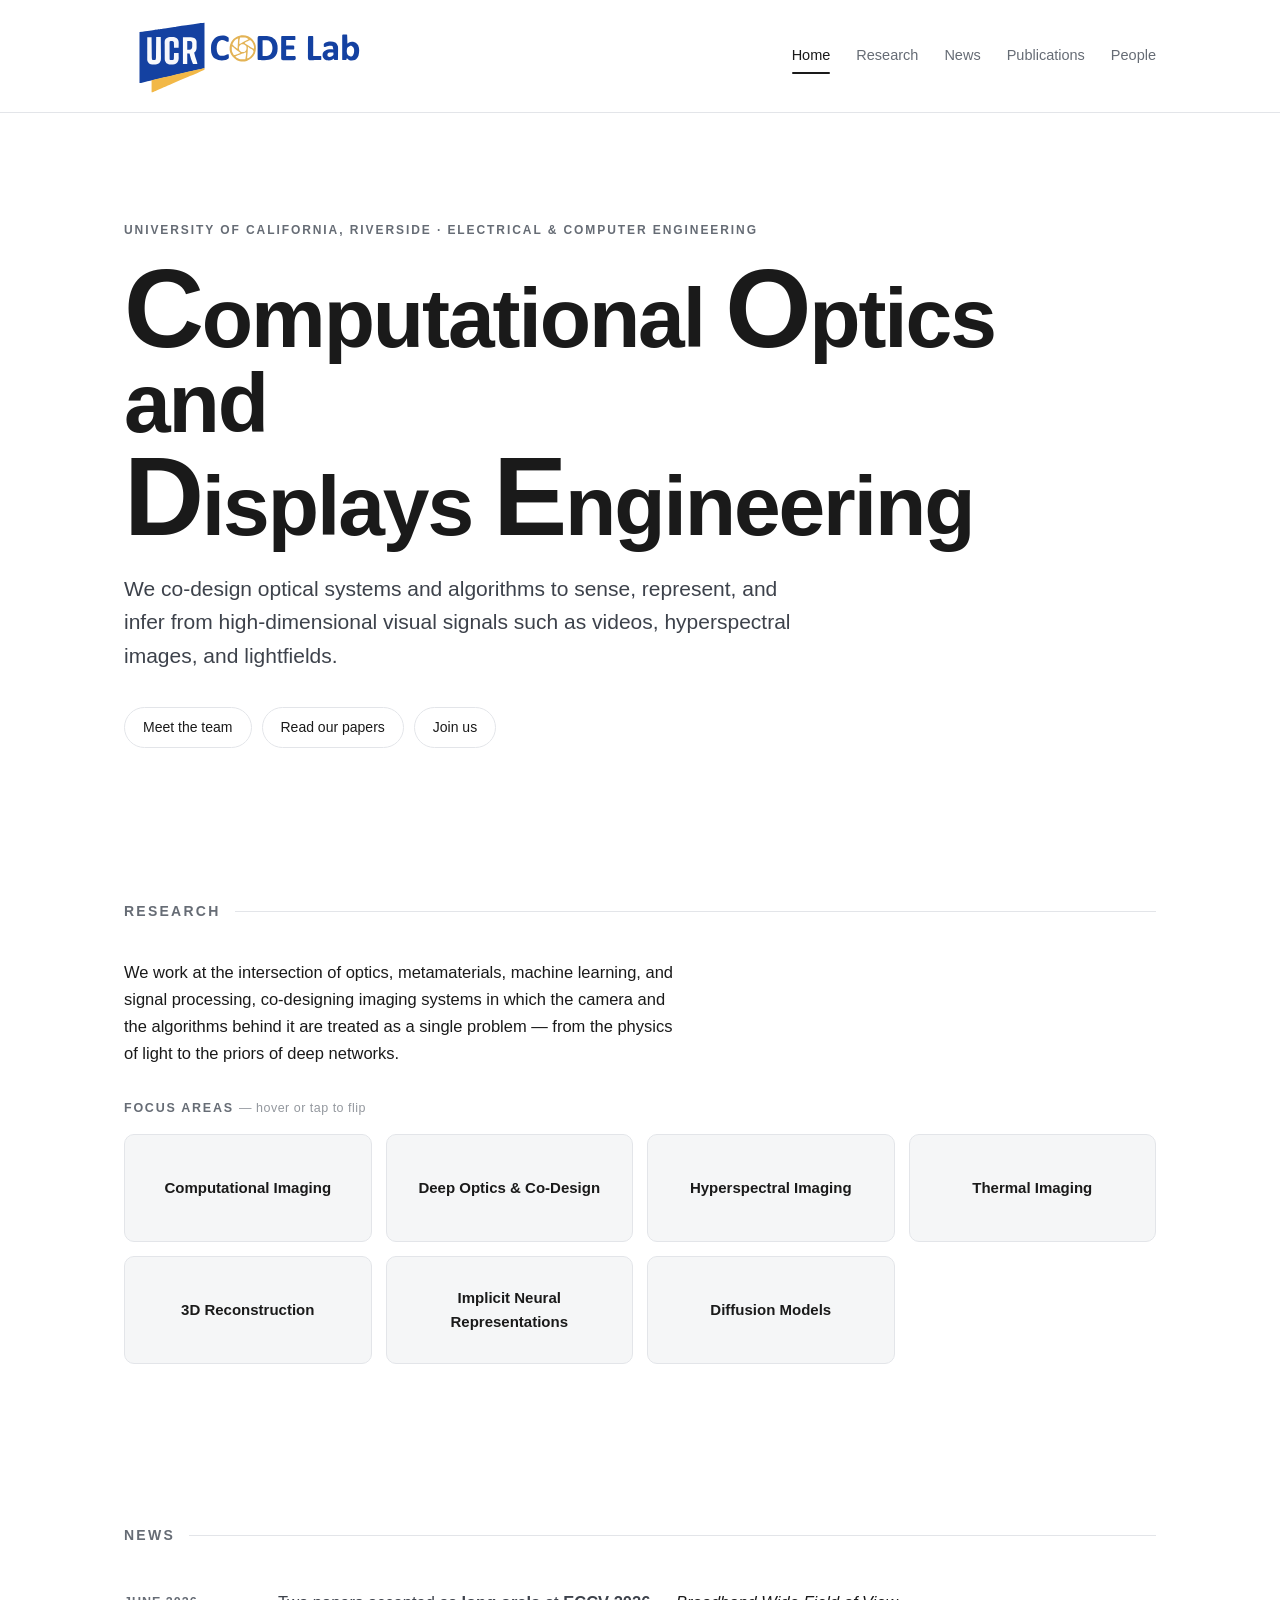
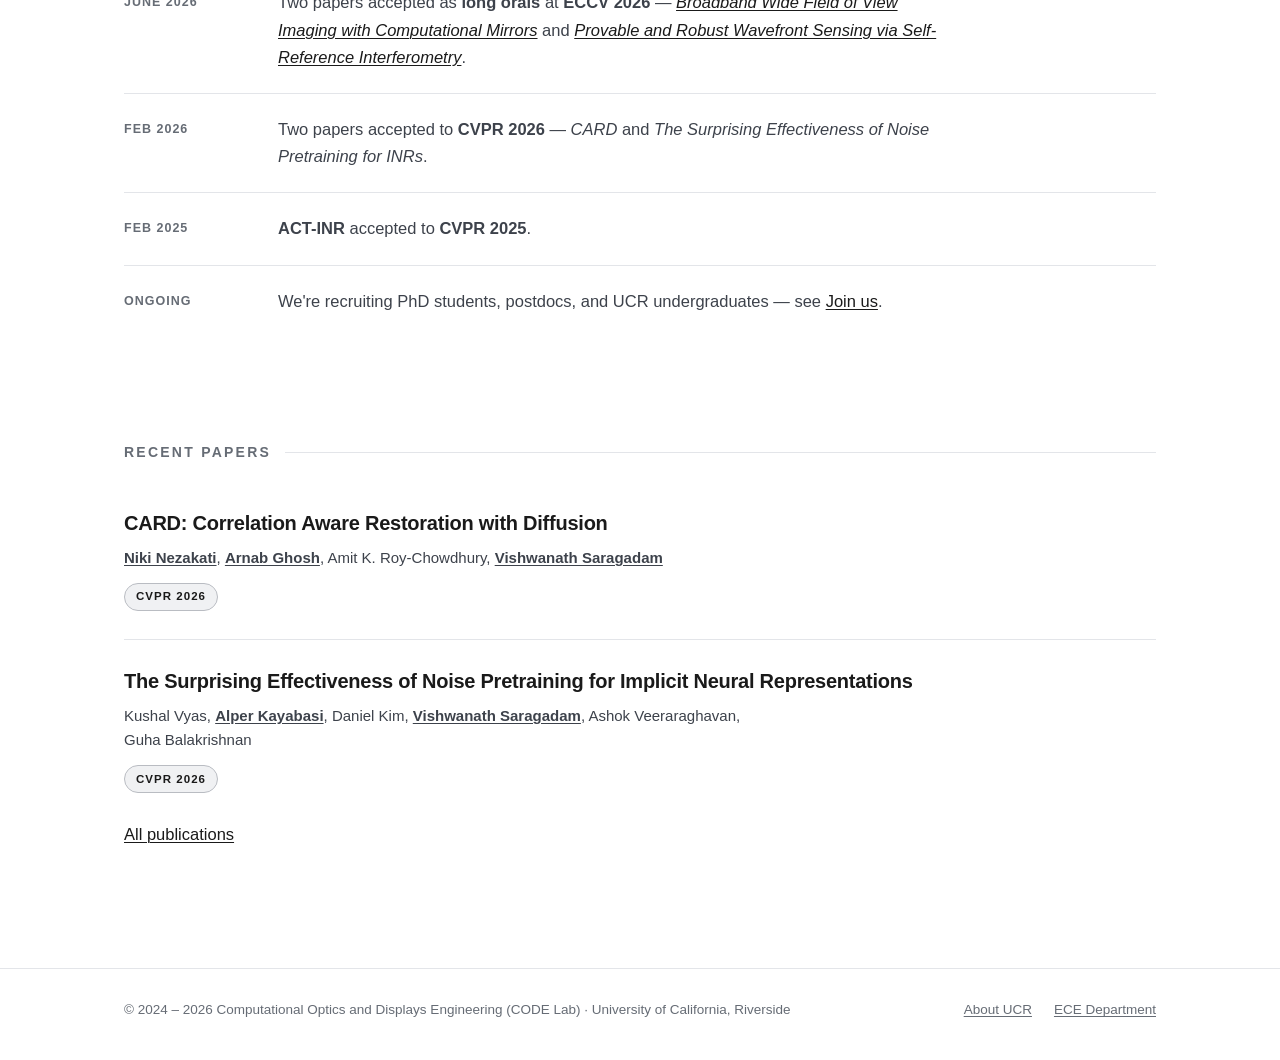
==== commit 0f5f3c0e: "Modify hero section heading for better readability Updated the hero section heading to include a lin" ====
--- a/index.html
+++ b/index.html
@@ -54,7 +54,7 @@
   <section class="hero">
     <div class="container">
       <p class="eyebrow">University of California, Riverside · Electrical &amp; Computer Engineering</p>
-      <h1><span class="code">C</span>omputational <span class="code">O</span>ptics&nbsp;and <span class="code">D</span>isplays <span class="code">E</span>ngineering</h1>
+      <h1><span class="code">C</span>omputational <span class="code">O</span>ptics and<br><span class="code">D</span>isplays <span class="code">E</span>ngineering</h1>
       <p class="lede">We co-design optical systems and algorithms to sense, represent, and infer from high-dimensional visual signals such as videos, hyperspectral images, and lightfields.</p>
       <nav class="jump" aria-label="Quick links">
         <a href="people.html">Meet the team</a>
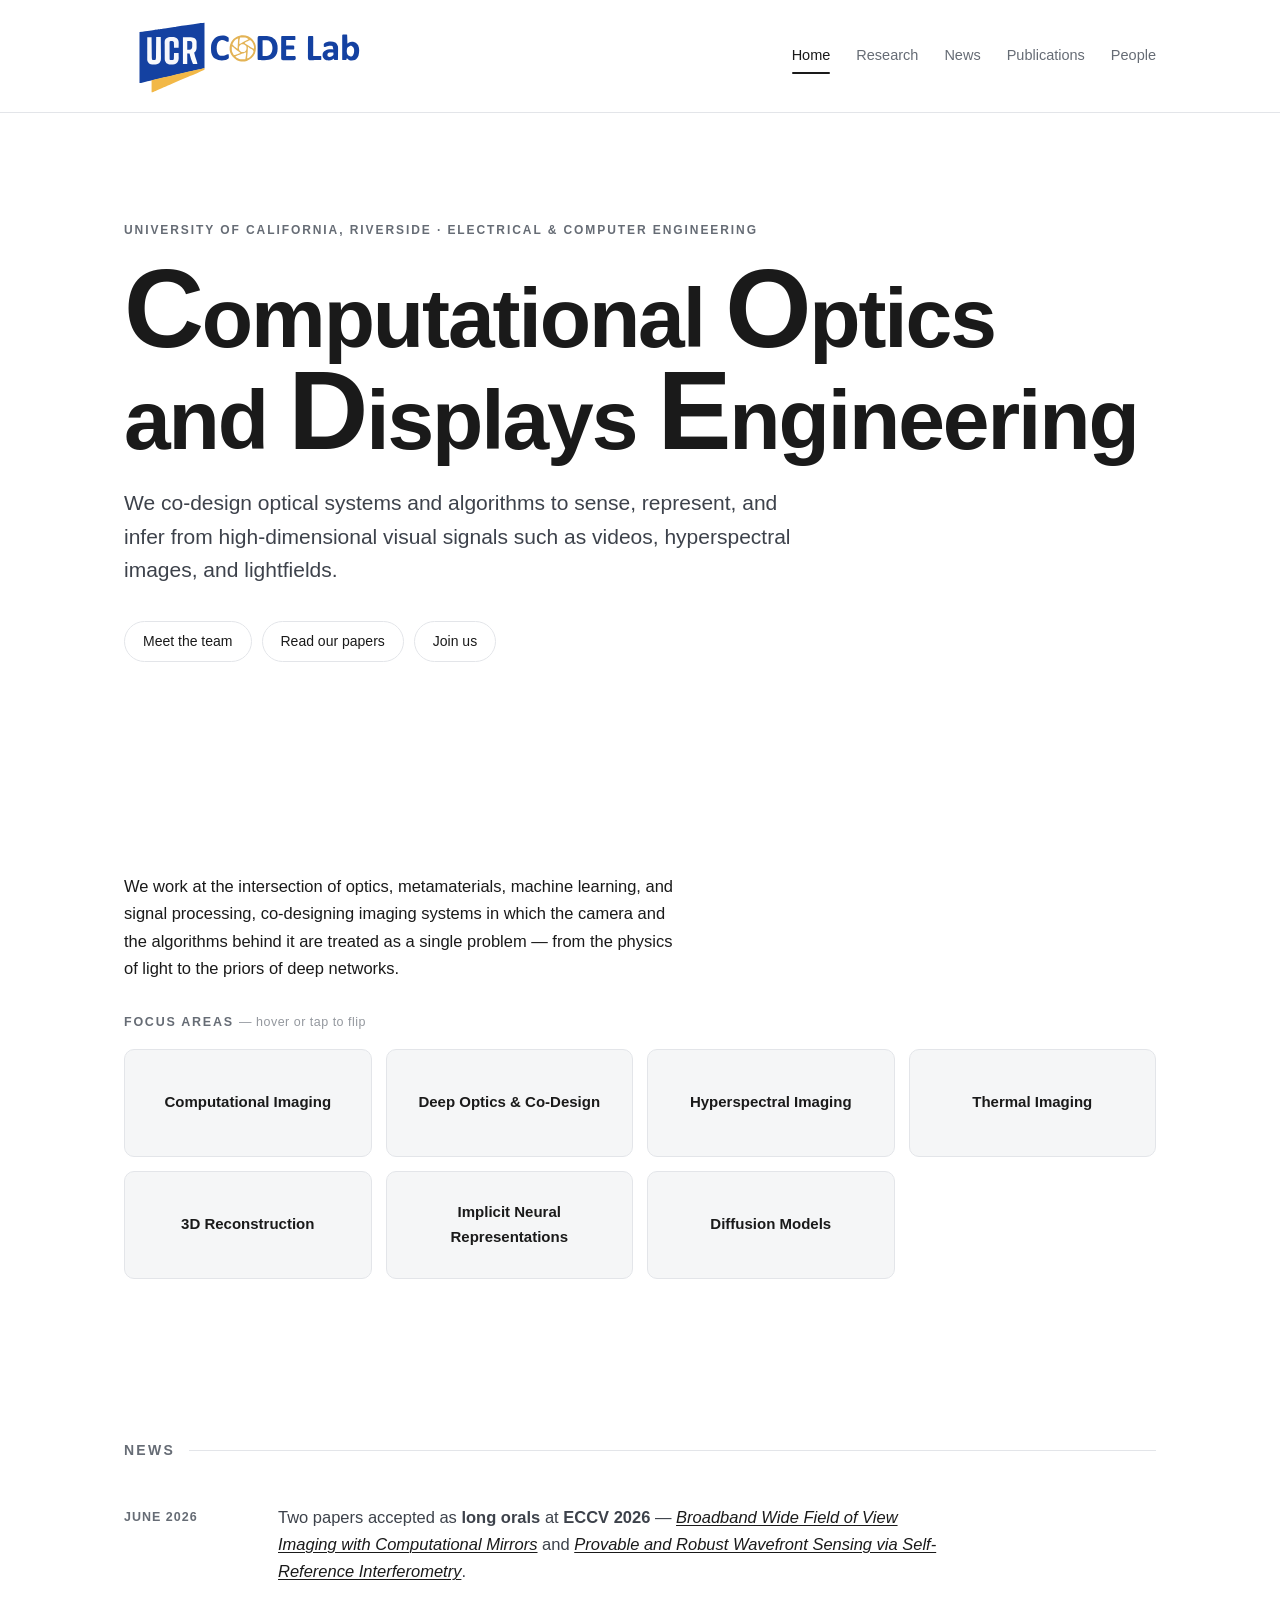
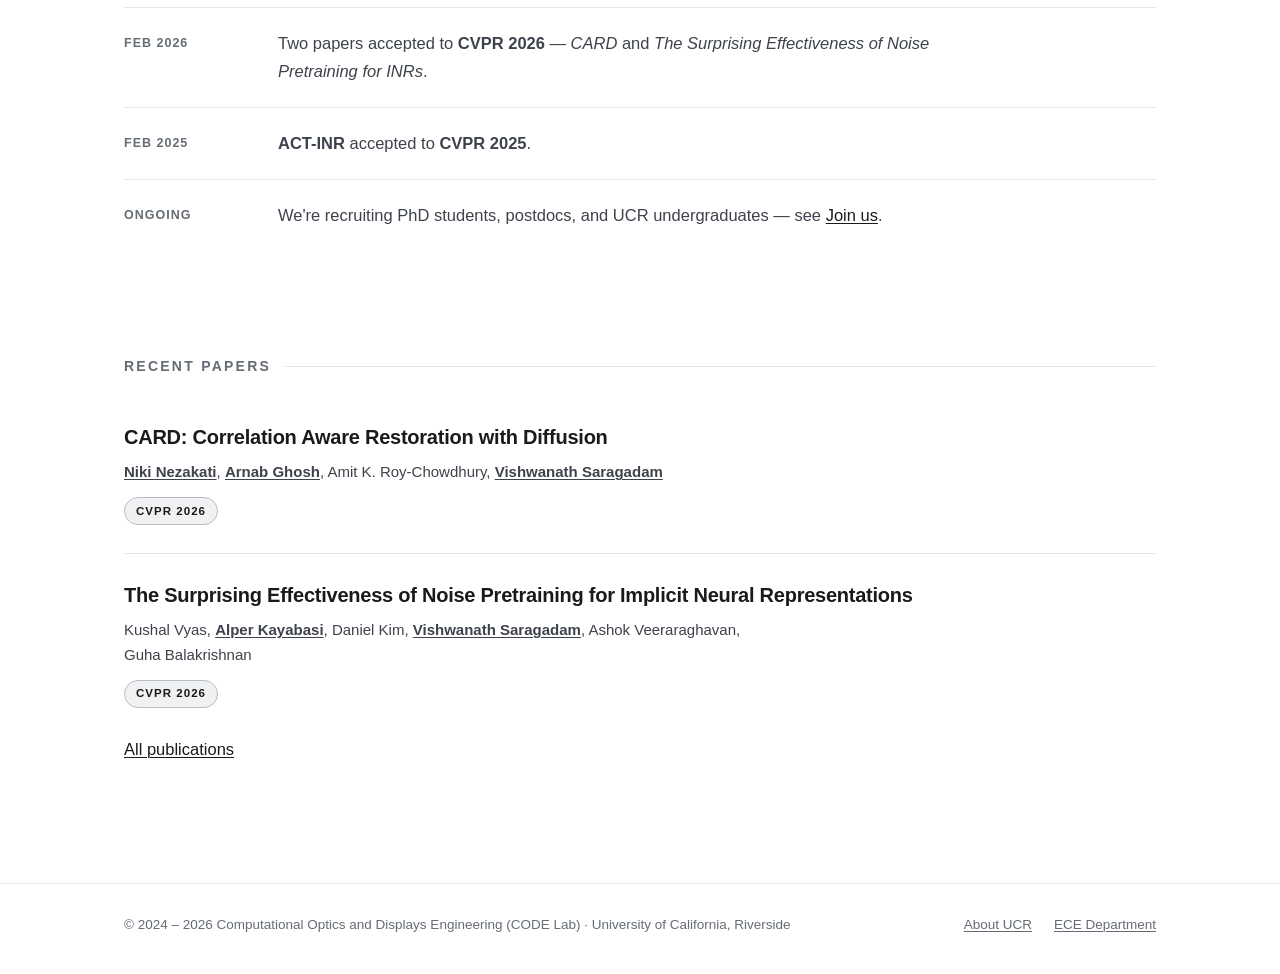
==== commit 9cb59b72: "Fix formatting of the heading in index.html" ====
--- a/index.html
+++ b/index.html
@@ -54,7 +54,7 @@
   <section class="hero">
     <div class="container">
       <p class="eyebrow">University of California, Riverside · Electrical &amp; Computer Engineering</p>
-      <h1><span class="code">C</span>omputational <span class="code">O</span>ptics and<br><span class="code">D</span>isplays <span class="code">E</span>ngineering</h1>
+      <h1><span class="code">C</span>omputational <span class="code">O</span>ptics and <span class="code">D</span>isplays <span class="code">E</span>ngineering</h1>
       <p class="lede">We co-design optical systems and algorithms to sense, represent, and infer from high-dimensional visual signals such as videos, hyperspectral images, and lightfields.</p>
       <nav class="jump" aria-label="Quick links">
         <a href="people.html">Meet the team</a>
--- a/css/style.css
+++ b/css/style.css
@@ -51,7 +51,7 @@
 /* ---------- Hero ---------- */
 .hero{padding:84px 0 56px}
 .eyebrow{font-size:12px;font-weight:600;letter-spacing:.16em;text-transform:uppercase;color:var(--muted);margin-bottom:18px}
-.hero h1{font-size:clamp(34px,5.2vw,56px);font-weight:600;letter-spacing:-.025em;line-height:1.02;margin-bottom:22px;color:var(--ink)}
+.hero h1{font-size:clamp(28px,4.2vw,46px);font-weight:600;letter-spacing:-.025em;line-height:1.02;margin-bottom:22px;color:var(--ink)}
 .lede{font-size:20px;line-height:1.6;color:var(--body);max-width:58ch}
 .jump{display:flex;gap:10px;flex-wrap:wrap;margin-top:34px}
 .jump a{font-size:14px;font-weight:500;color:var(--ink);border:1px solid var(--line);border-radius:999px;padding:8px 18px;text-decoration:none;transition:border-color .25s,color .25s}
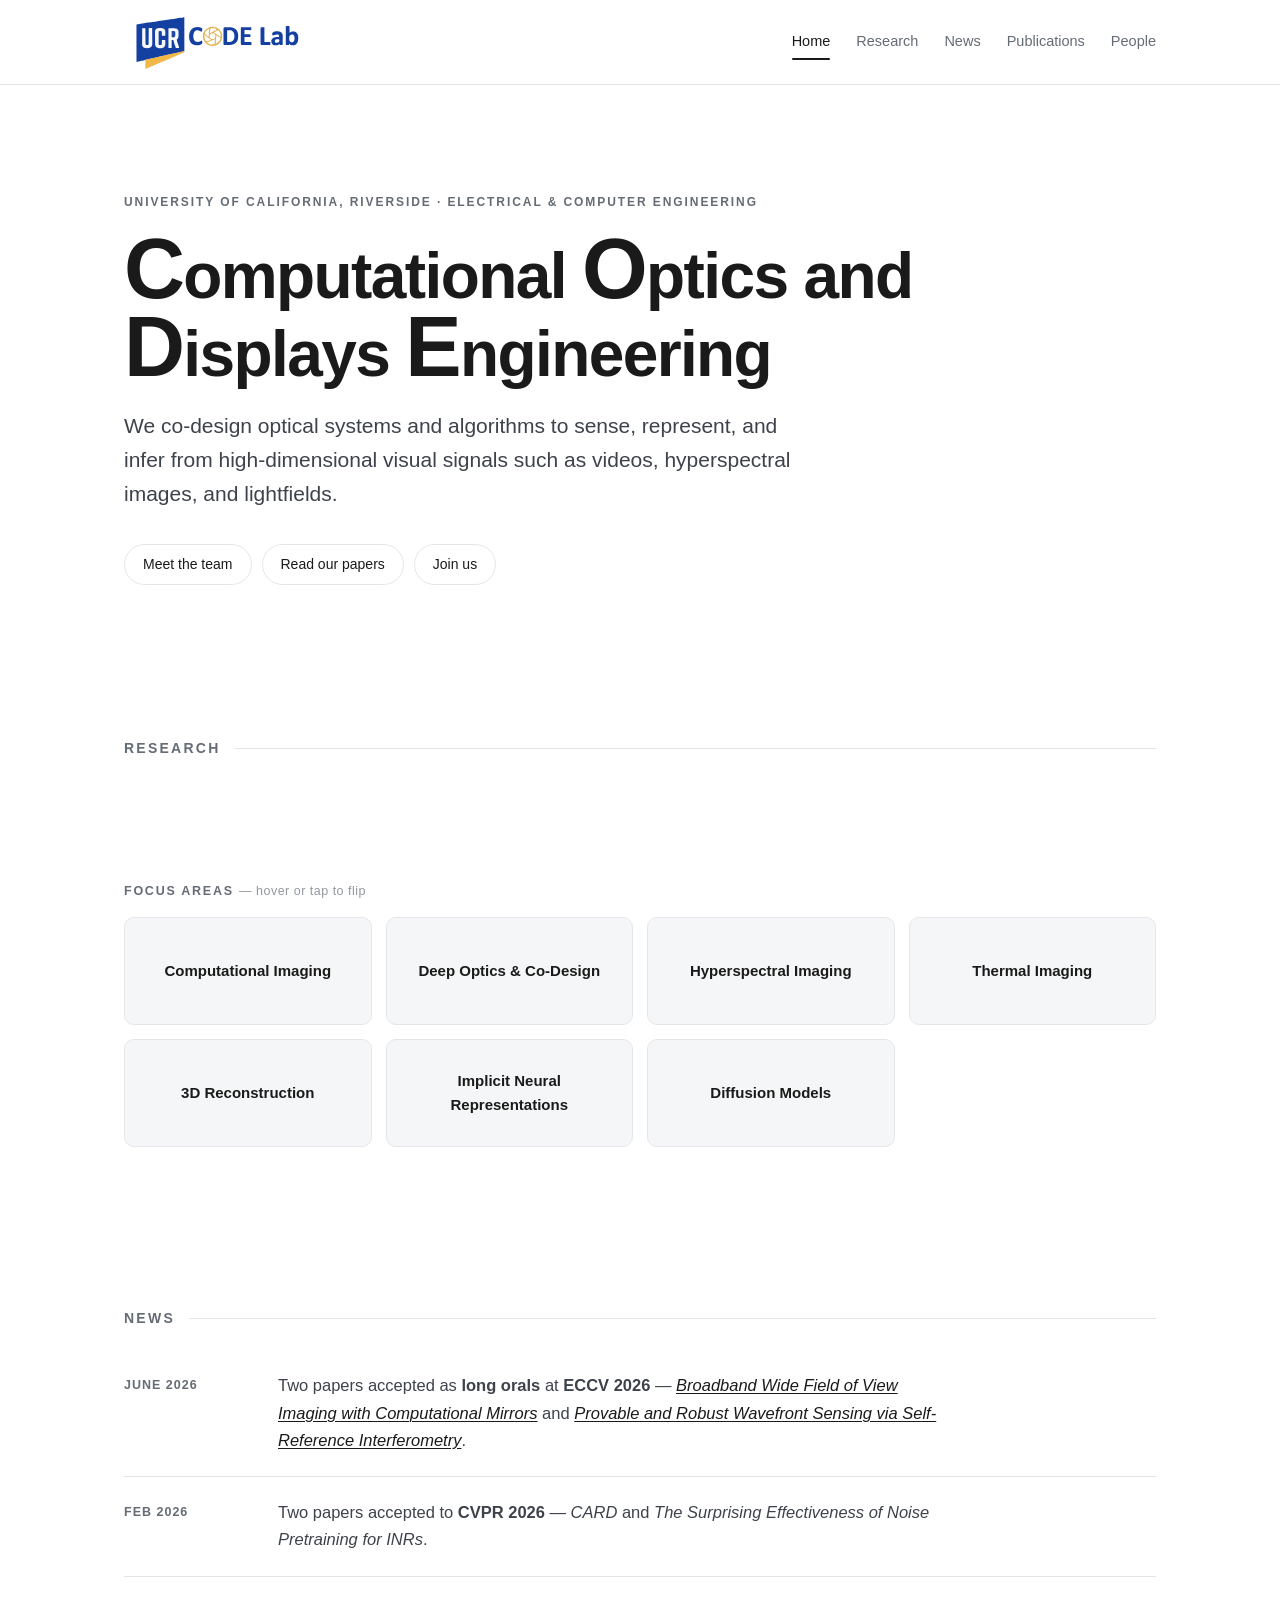
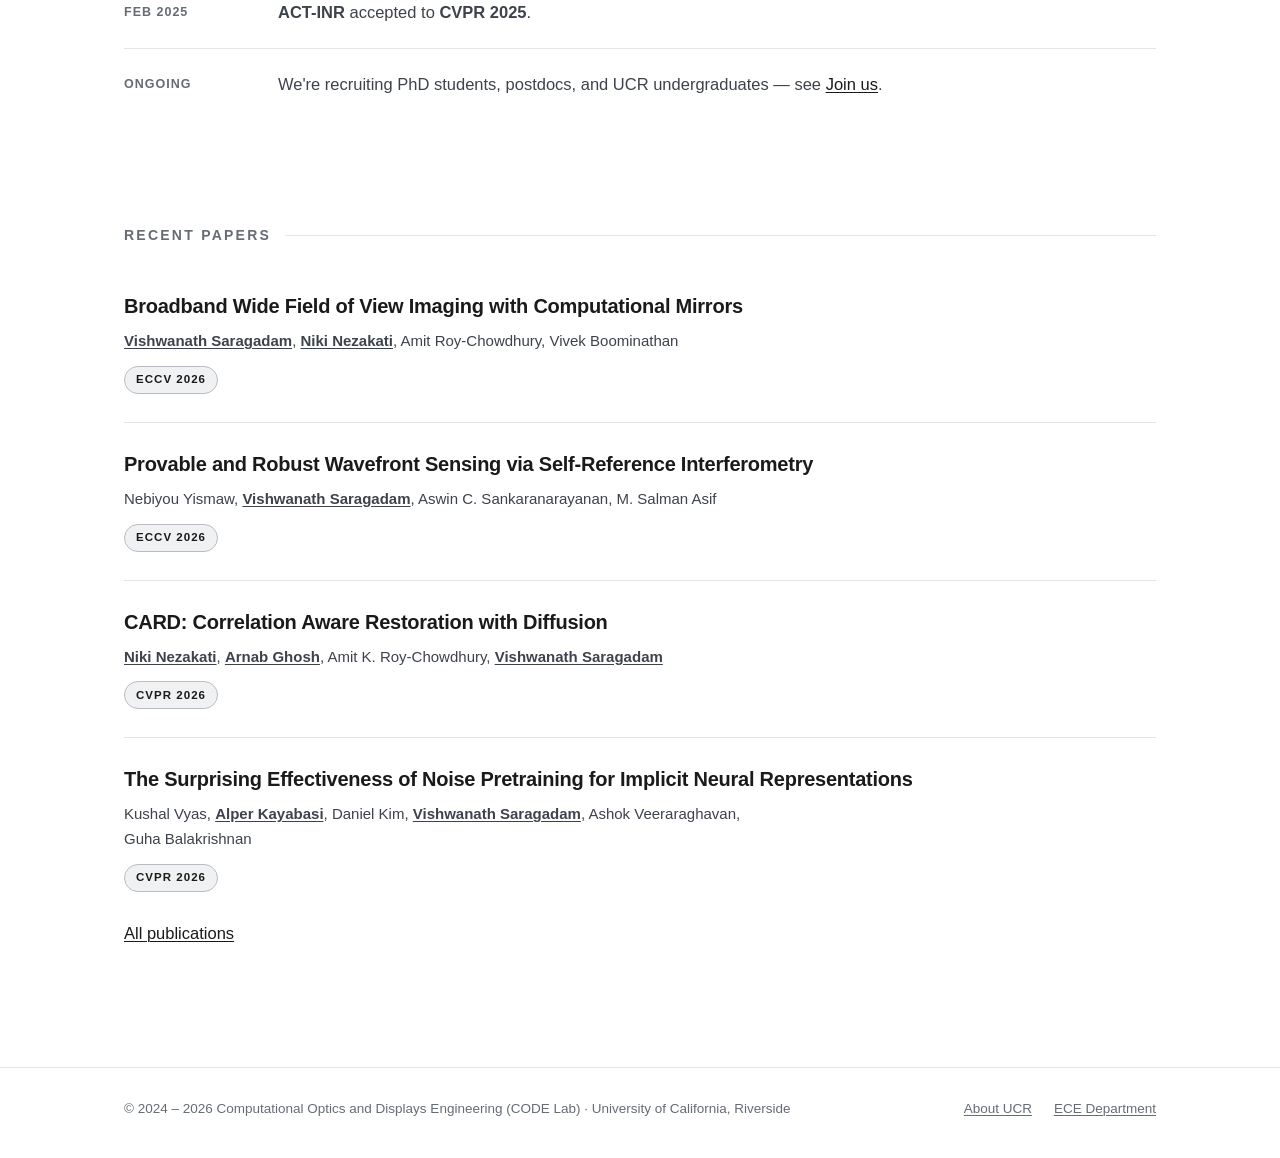
==== commit ae694695: "Cosmetic changes and updating paper list" ====
--- a/index.html
+++ b/index.html
@@ -68,7 +68,7 @@
   <section class="section" id="research">
     <div class="container">
       <h2 class="section-head reveal">Research</h2>
-      <p class="reveal" style="max-width:60ch">We work at the intersection of optics, metamaterials, machine learning, and
+      <p class="reveal">We work at the intersection of optics, metamaterials, machine learning, and
         signal processing, co-designing imaging systems in which the camera and the
         algorithms behind it are treated as a single problem — from the physics of
         light to the priors of deep networks.</p>
@@ -127,7 +127,7 @@
       <ul class="news-list">
         <li class="news-item reveal">
           <span class="news-date">June 2026</span>
-          <p class="news-text">Two papers accepted as <strong>long orals</strong> at <strong>ECCV 2026</strong> — <em><a href="https://codelab-ucr.github.io/computational-mirrors/" target="_blank" rel="noopener">Broadband Wide Field of View Imaging with Computational Mirrors</a></em> and <em><a href="https://arxiv.org/abs/2604.03564" target="_blank" rel="noopener">Provable and Robust Wavefront Sensing via Self-Reference Interferometry</a></em>.</p>
+          <p class="news-text">Two papers accepted as <strong>long orals</strong> at <strong>ECCV 2026</strong> — <em><a href="https://codelab-ucr.github.io/computational-mirrors/" target="_blank" rel="noopener">Broadband Wide Field of View Imaging with Computational Mirrors</a></em> and <em><a href="https://imagesci.ece.cmu.edu/files/paper/2026/SelfReference_ECCV2026.pdf" target="_blank" rel="noopener">Provable and Robust Wavefront Sensing via Self-Reference Interferometry</a></em>.</p>
         </li>
         <li class="news-item reveal">
           <span class="news-date">Feb 2026</span>
@@ -151,13 +151,25 @@
       <h2 class="section-head reveal">Recent papers</h2>
 
       <article class="pub reveal" style="border-top:0;padding-top:10px">
-        <h3 class="pub-title"><a href="https://arxiv.org/abs/2512.05268" target="_blank" rel="noopener">CARD: Correlation Aware Restoration with Diffusion</a></h3>
+        <h3 class="pub-title"><a href="https://codelab-ucr.github.io/computational-mirrors/" target="_blank" rel="noopener">Broadband Wide Field of View Imaging with Computational Mirrors</a></h3>
+        <p class="pub-authors"><span class="lab-member">Vishwanath Saragadam</span>, <span class="lab-member">Niki Nezakati</span>, Amit Roy-Chowdhury, Vivek Boominathan</p>
+        <div class="pub-meta"><span class="venue conf">ECCV 2026</span></div>
+      </article>
+
+      <article class="pub reveal">
+        <h3 class="pub-title"><a href="https://imagesci.ece.cmu.edu/files/paper/2026/SelfReference_ECCV2026.pdf" target="_blank" rel="noopener">Provable and Robust Wavefront Sensing via Self-Reference Interferometry</a></h3>
+        <p class="pub-authors">Nebiyou Yismaw, <span class="lab-member">Vishwanath Saragadam</span>, Aswin C. Sankaranarayanan, M. Salman Asif</p>
+        <div class="pub-meta"><span class="venue conf">ECCV 2026</span></div>
+      </article>
+
+      <article class="pub reveal">
+        <h3 class="pub-title"><a href="https://ucr-vision-and-learning-group.github.io/CARD/" target="_blank" rel="noopener">CARD: Correlation Aware Restoration with Diffusion</a></h3>
         <p class="pub-authors"><span class="lab-member">Niki Nezakati</span>, <span class="lab-member">Arnab Ghosh</span>, Amit K. Roy-Chowdhury, <span class="lab-member">Vishwanath Saragadam</span></p>
         <div class="pub-meta"><span class="venue conf">CVPR 2026</span></div>
       </article>
 
       <article class="pub reveal">
-        <h3 class="pub-title"><a href="https://arxiv.org/abs/2603.29034" target="_blank" rel="noopener">The Surprising Effectiveness of Noise Pretraining for Implicit Neural Representations</a></h3>
+        <h3 class="pub-title"><a href="https://kushalvyas.github.io/noisepretraining.html" target="_blank" rel="noopener">The Surprising Effectiveness of Noise Pretraining for Implicit Neural Representations</a></h3>
         <p class="pub-authors">Kushal Vyas, <span class="lab-member">Alper Kayabasi</span>, Daniel Kim, <span class="lab-member">Vishwanath Saragadam</span>, Ashok Veeraraghavan, Guha Balakrishnan</p>
         <div class="pub-meta"><span class="venue conf">CVPR 2026</span></div>
       </article>
--- a/css/style.css
+++ b/css/style.css
@@ -34,14 +34,14 @@
 /* ---------- Header ---------- */
 .site-head{border-bottom:1px solid var(--line);background:rgba(255,255,255,.85);backdrop-filter:blur(8px);position:sticky;top:0;z-index:20;transition:box-shadow .3s ease}
 .site-head.scrolled{box-shadow:0 2px 14px rgba(0,0,0,.08)}
-.site-head .container{display:flex;align-items:center;justify-content:space-between;gap:20px;height:112px;transition:height .3s ease}
+.site-head .container{display:flex;align-items:center;justify-content:space-between;gap:20px;height:84px;transition:height .3s ease}
 .site-head.scrolled .container{height:84px}
 .brand{display:inline-flex;align-items:center;color:var(--ink);padding:6px 4px}
 .brand:hover{text-decoration:none}
 .brand svg{flex:none}
-.brand-logo{height:84px;width:auto;display:block;transition:height .3s ease}
+.brand-logo{height:62px;width:auto;display:block;transition:height .3s ease}
 .site-head.scrolled .brand-logo{height:62px}
-@media (max-width:760px){.brand-logo{height:62px}.site-head.scrolled .brand-logo{height:48px}}
+@media (max-width:760px){.brand-logo{height:48px}.site-head.scrolled .brand-logo{height:48px}}
 .main-nav{display:flex;gap:26px;flex-wrap:wrap}
 .main-nav a{color:var(--muted);font-size:14.5px;font-weight:500;padding:4px 0;position:relative;text-decoration:none}
 .main-nav a:hover{color:var(--ink);text-decoration:none}
@@ -174,7 +174,7 @@
 .home .hero{padding:108px 0 72px}
 .home .section{padding:80px 0}
 .home .section-head{font-size:14px;margin-bottom:36px}
-.home .hero h1{font-size:clamp(48px,7.6vw,84px)}
+.home .hero h1{font-size:clamp(38px,6vw,64px)}
 .home .lede{font-size:21px}
 @media (max-width:760px){
   .home .hero{padding:64px 0 44px}
